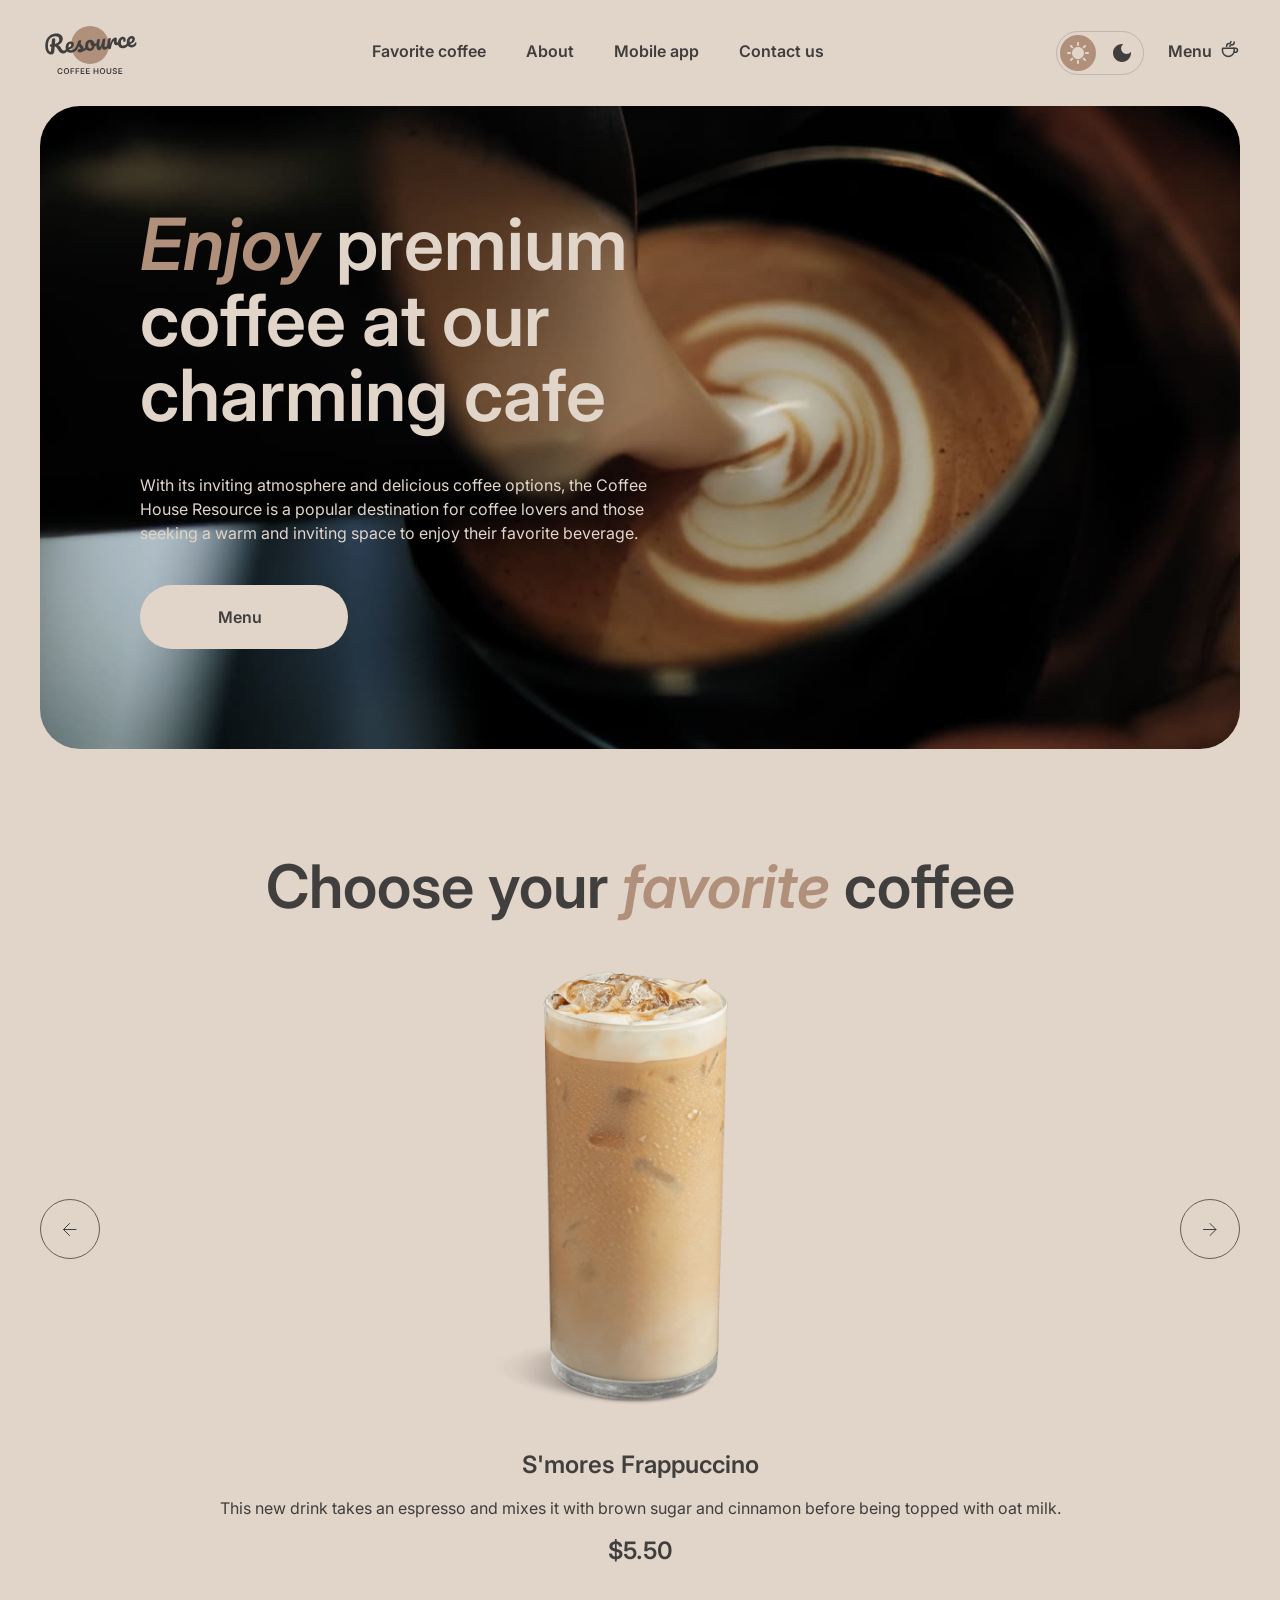
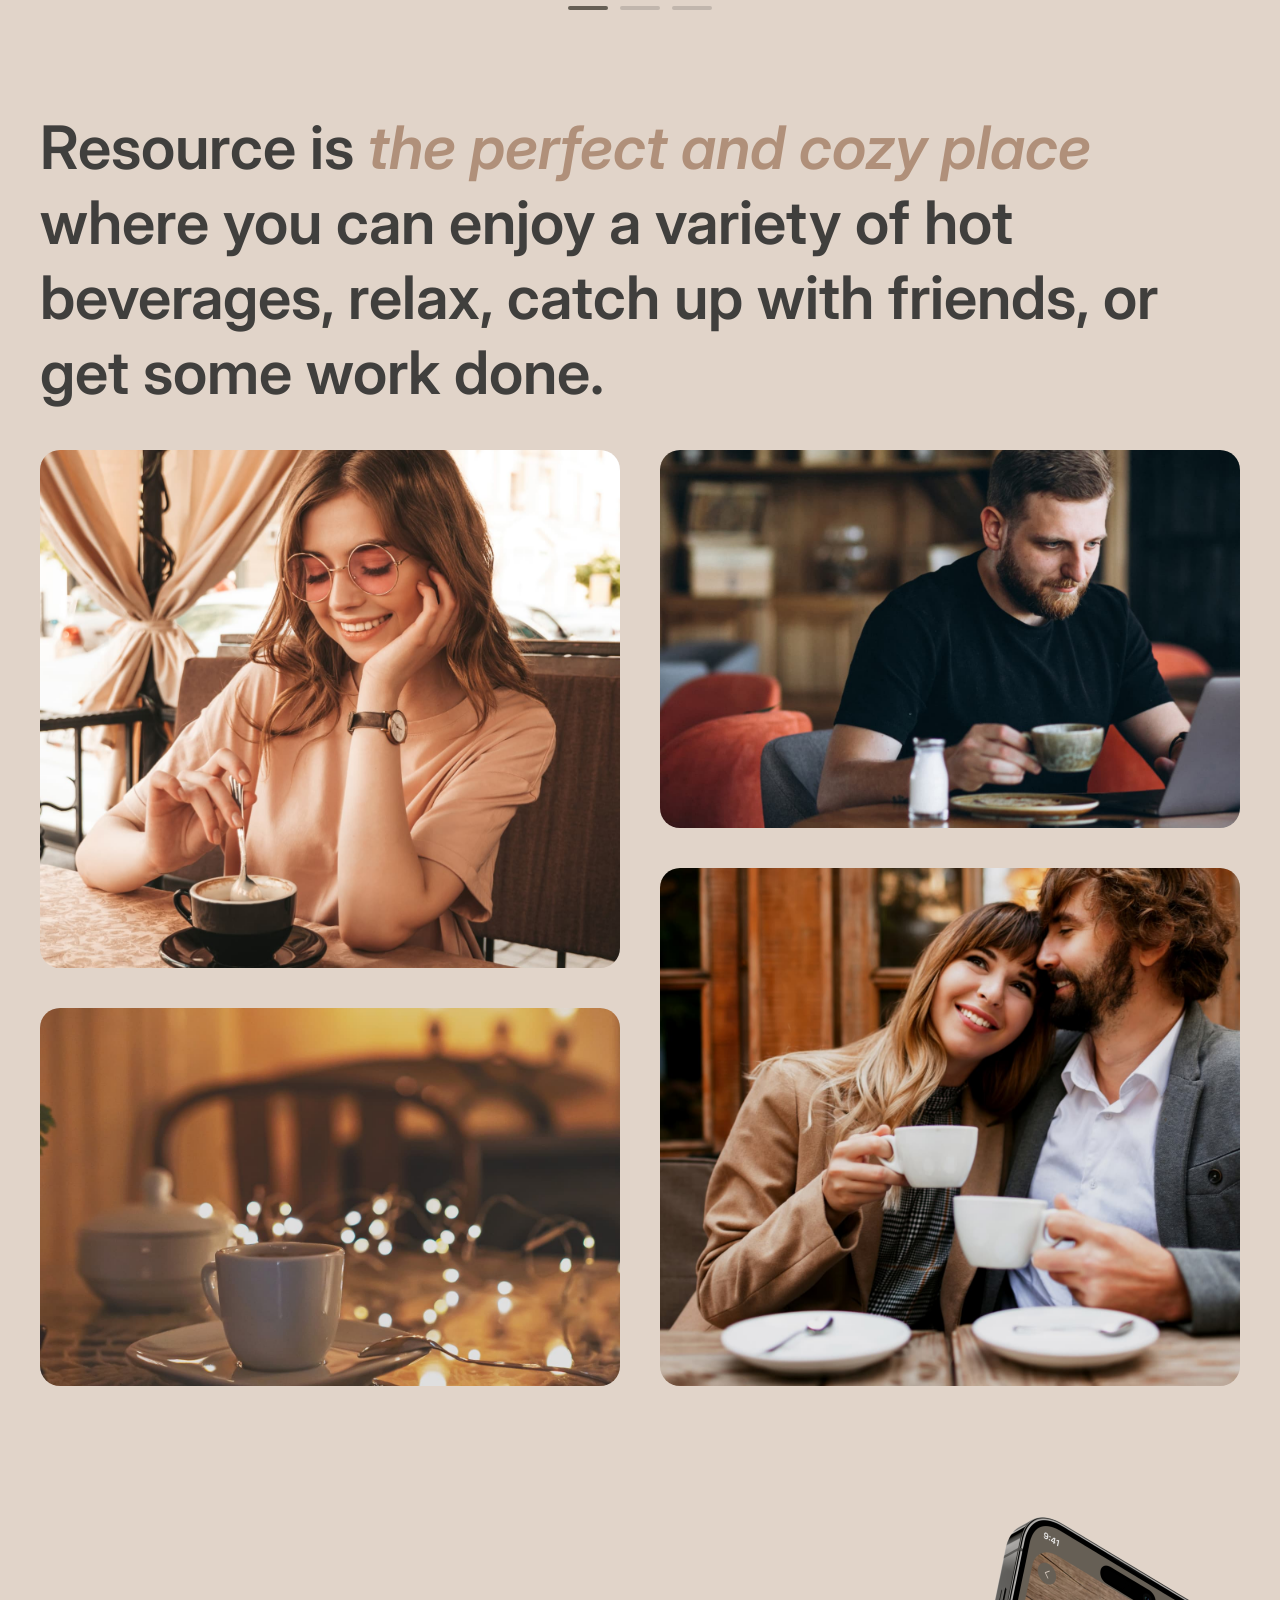
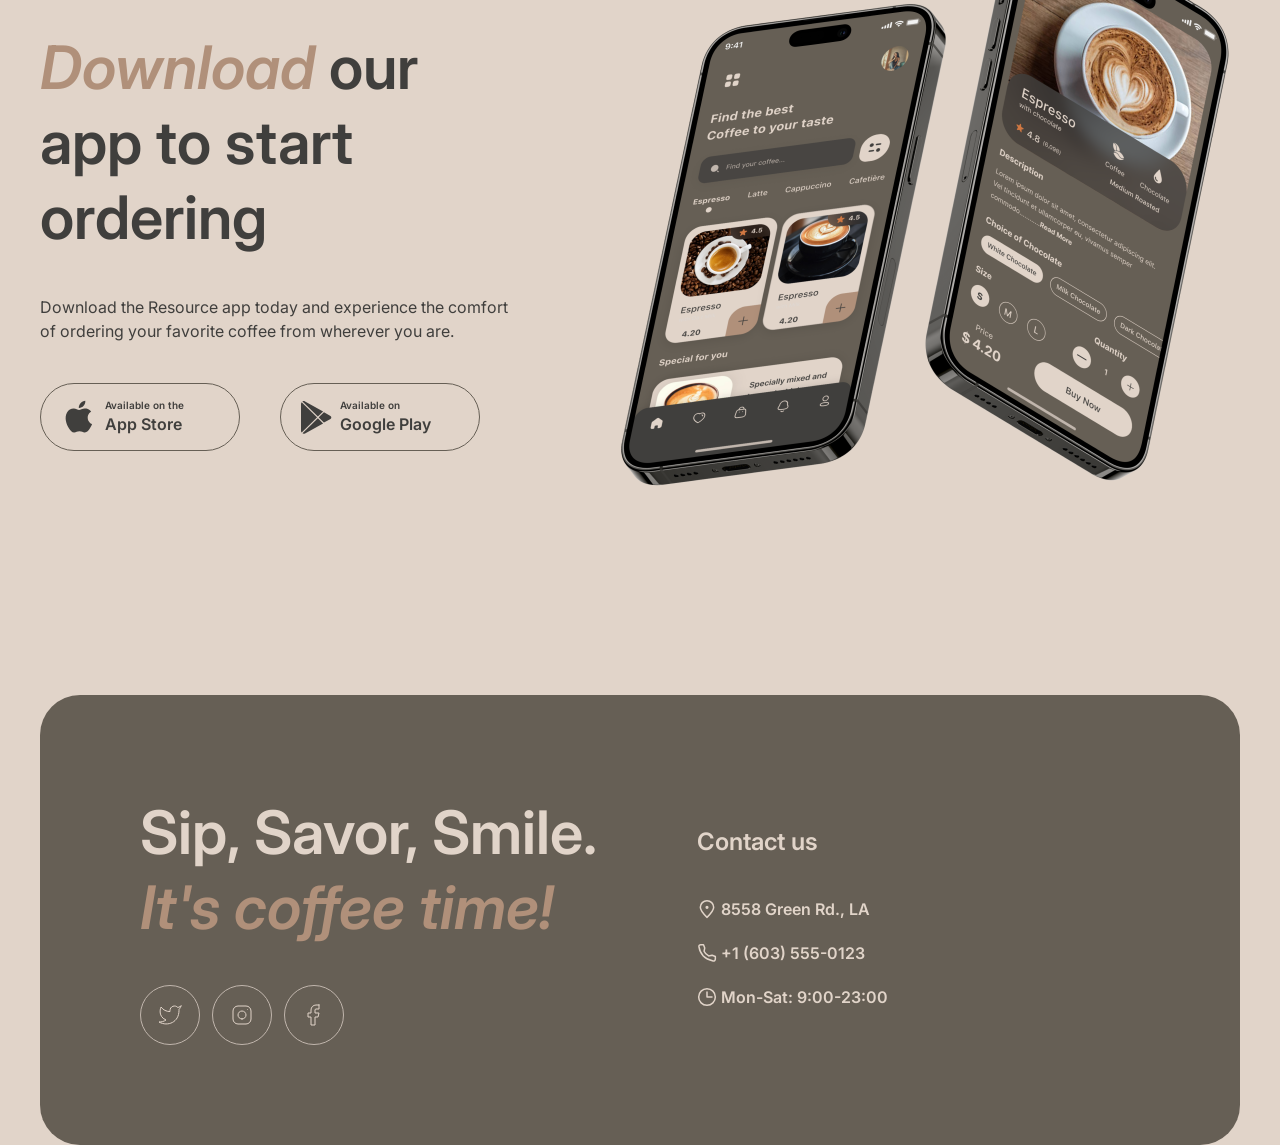
==== index.html @ d4ab9bae "feat: add theme toggle and save preference to localStorage" ====
<!DOCTYPE html>
<html lang="en">
<head>
    <meta charset="UTF-8">
    <meta name="viewport" content="width=device-width, initial-scale=1.0">
    <title>Coffee House</title>
    <link rel="stylesheet" href="css/themes.css">
    <link rel="stylesheet" href="css/styles.css">
    <link rel="preconnect" href="https://fonts.googleapis.com">
    <link rel="preconnect" href="https://fonts.gstatic.com" crossorigin>
    <link href="https://fonts.googleapis.com/css2?family=Inter:ital,opsz,wght@0,14..32,100..900;1,14..32,100..900&display=swap" rel="stylesheet">
</head>
<body>
    <header class="header">
        <div class="container header-inner flex">
                <a href="index.html" class="header-logo">
                    <svg width="100" height="60" viewBox="0 0 100 60" fill="none" xmlns="http://www.w3.org/2000/svg">
                        <path d="M69 25C69 35.4934 60.4934 44 50 44C39.5066 44 31 35.4934 31 25C31 14.5066 39.5066 6 50 6C60.4934 6 69 14.5066 69 25Z" fill="#B0907A"/>
                        <path d="M95.6784 22.2913C95.8856 22.2732 96.0534 22.3548 96.1817 22.5364C96.326 22.7165 96.4127 22.9739 96.442 23.3086C96.4922 23.8824 96.4 24.3884 96.1652 24.8265C95.7789 25.5509 95.2359 26.1365 94.5362 26.5832C93.8524 27.0285 93.0084 27.295 92.0042 27.3829C90.4741 27.5168 89.2469 27.1664 88.3226 26.3318C87.3969 25.4812 86.8658 24.2749 86.7291 22.7129C86.6329 21.6131 86.7748 20.5727 87.1547 19.5919C87.5333 18.5951 88.1046 17.7822 88.8687 17.1532C89.6487 16.5229 90.5568 16.1623 91.5928 16.0717C92.5173 15.9908 93.2829 16.2049 93.8895 16.714C94.4948 17.2071 94.8386 17.9239 94.9209 18.8643C95.0171 19.9641 94.7016 20.9473 93.9743 21.814C93.2617 22.6633 91.9772 23.4021 90.1208 24.0303C90.5675 24.73 91.2451 25.0401 92.1537 24.9606C92.8072 24.9035 93.3279 24.7053 93.7158 24.3662C94.1197 24.0257 94.5692 23.4725 95.0643 22.7064C95.2346 22.4506 95.4393 22.3122 95.6784 22.2913ZM91.3914 18.4503C90.8016 18.5019 90.3295 18.8885 89.9751 19.6102C89.6365 20.3304 89.5098 21.1767 89.5949 22.149L89.5991 22.1968C90.5199 21.8914 91.2318 21.4918 91.7347 20.9981C92.2376 20.5044 92.4632 19.9626 92.4117 19.3729C92.3852 19.0701 92.2766 18.8386 92.0859 18.6786C91.9098 18.5013 91.6783 18.4252 91.3914 18.4503Z" fill="currentColor"/>
                        <path d="M83.2976 28.1446C81.7356 28.2813 80.4779 27.9497 79.5245 27.1497C78.5857 26.3324 78.0529 25.1985 77.926 23.7481C77.813 22.457 77.969 21.303 78.394 20.2861C78.819 19.2692 79.4149 18.4622 80.1818 17.8651C80.9487 17.268 81.7784 16.9304 82.671 16.8523C83.5477 16.7756 84.2481 16.9793 84.7723 17.4635C85.311 17.9303 85.6159 18.5702 85.6871 19.383C85.7456 20.0525 85.6437 20.6316 85.3813 21.1203C85.1348 21.6076 84.7725 21.8722 84.2944 21.9141C83.9915 21.9406 83.7382 21.8904 83.5344 21.7637C83.3465 21.6356 83.2414 21.444 83.2191 21.189C83.2093 21.0774 83.2141 20.9485 83.2334 20.8023C83.2527 20.6561 83.2676 20.5504 83.278 20.4852C83.3367 20.2392 83.357 20.0125 83.3389 19.8053C83.3208 19.5981 83.2511 19.4436 83.1297 19.3418C83.0243 19.2386 82.876 19.1953 82.6847 19.2121C82.3181 19.2441 81.9901 19.4415 81.7006 19.8041C81.4097 20.1508 81.193 20.6114 81.0506 21.186C80.9081 21.7606 80.8661 22.3826 80.9247 23.0521C81.0865 24.901 81.9723 25.7551 83.5821 25.6142C84.2356 25.557 84.9181 25.2805 85.6296 24.7846C86.3556 24.2714 87.0469 23.5444 87.7034 22.6036C87.8752 22.3637 88.0806 22.2333 88.3197 22.2124C88.5269 22.1942 88.6946 22.2759 88.8229 22.4574C88.9672 22.6375 89.054 22.895 89.0832 23.2297C89.1362 23.8354 89.028 24.3427 88.7587 24.7518C88.0904 25.7418 87.2526 26.5378 86.2452 27.1399C85.2524 27.7247 84.2699 28.0596 83.2976 28.1446Z" fill="currentColor"/>
                        <path d="M69.549 29.3476C68.9433 29.4006 68.485 29.1195 68.1742 28.5042C67.8794 27.8876 67.6706 26.8779 67.5479 25.4753C67.3666 23.4032 67.4892 21.4089 67.9158 19.4924C68.0188 19.0177 68.2207 18.6627 68.5213 18.4276C68.8365 18.1752 69.289 18.0232 69.8787 17.9716C70.1975 17.9437 70.4242 17.964 70.5586 18.0326C70.6931 18.1011 70.7701 18.2469 70.7897 18.4701C70.812 18.7251 70.7426 19.3094 70.5816 20.2229C70.478 20.8744 70.3993 21.4434 70.3455 21.93C70.2917 22.4165 70.2636 23.0132 70.2612 23.7201C70.6673 22.3033 71.1594 21.136 71.7376 20.2181C72.3158 19.3002 72.8997 18.6308 73.4892 18.2098C74.0947 17.7874 74.6605 17.5532 75.1865 17.5072C76.2225 17.4166 76.7858 17.8893 76.8765 18.9253C76.8946 19.1325 76.8668 19.6409 76.7931 20.4504C76.7214 21.0991 76.6925 21.5032 76.7064 21.6626C76.7552 22.2204 76.9789 22.4819 77.3773 22.4471C77.8236 22.408 78.3668 22.0072 79.0067 21.2445C79.1958 21.0191 79.4019 20.8967 79.6251 20.8772C79.8323 20.8591 80 20.9408 80.1283 21.1223C80.2712 21.2864 80.3559 21.5199 80.3824 21.8228C80.434 22.4125 80.315 22.8887 80.0255 23.2513C79.6197 23.7526 79.1285 24.1971 78.5521 24.5848C77.9903 24.9552 77.3746 25.1697 76.7052 25.2282C75.8604 25.3021 75.196 25.1434 74.7121 24.7521C74.2441 24.3594 73.978 23.7965 73.9139 23.0633C73.8929 22.8242 73.8959 22.583 73.9228 22.3397C73.9268 22.0182 73.9239 21.8016 73.9142 21.69C73.8919 21.435 73.793 21.3151 73.6177 21.3305C73.3786 21.3514 73.0836 21.6503 72.7325 22.2271C72.396 22.7865 72.0748 23.5213 71.7689 24.4314C71.4631 25.3415 71.2332 26.2932 71.0791 27.2864C70.9694 28.0509 70.8068 28.5791 70.5914 28.8709C70.3906 29.1455 70.0431 29.3044 69.549 29.3476Z" fill="currentColor"/>
                        <path d="M59.2462 30.2488C58.5289 30.3116 57.9106 30.0364 57.3912 29.4233C56.8863 28.7929 56.5906 27.9836 56.5042 26.9954C56.3996 25.8 56.3838 24.7012 56.4567 23.699C56.5282 22.6809 56.6985 21.5979 56.9675 20.4501C57.085 19.958 57.2782 19.5958 57.547 19.3635C57.8157 19.1312 58.2609 18.9878 58.8826 18.9334C59.2332 18.9028 59.4772 18.9376 59.6145 19.038C59.7677 19.1371 59.8541 19.2981 59.8736 19.5213C59.8847 19.6488 59.8347 20.0868 59.7235 20.8354C59.6157 21.4391 59.5349 21.9842 59.4811 22.4707C59.3088 24.1722 59.247 25.3019 59.2958 25.8598C59.3251 26.1945 59.3859 26.4301 59.4781 26.5666C59.569 26.6871 59.7021 26.7397 59.8774 26.7244C60.1165 26.7035 60.3904 26.4386 60.6993 25.9297C61.024 25.4195 61.3431 24.6608 61.6565 23.6536C61.9859 22.6451 62.2798 21.4148 62.5382 19.9627C62.6239 19.4734 62.7852 19.114 63.0221 18.8845C63.2749 18.6535 63.6643 18.5151 64.1903 18.4691C64.5569 18.437 64.8161 18.4625 64.9679 18.5456C65.1184 18.6127 65.204 18.7658 65.2249 19.0049C65.2598 19.4034 65.1561 20.5127 64.9138 22.3327C64.646 24.412 64.533 25.6907 64.5748 26.1688C64.6013 26.4717 64.686 26.7052 64.8289 26.8694C64.9703 27.0176 65.1447 27.0827 65.3519 27.0645C65.6706 27.0366 66.0285 26.8126 66.4254 26.3924C66.8368 25.9549 67.3708 25.2657 68.0273 24.3249C68.199 24.0851 68.4044 23.9547 68.6435 23.9337C68.8507 23.9156 69.0185 23.9973 69.1468 24.1788C69.291 24.3589 69.3778 24.6163 69.4071 24.9511C69.4629 25.5886 69.3547 26.096 69.0825 26.4731C68.471 27.3779 67.7905 28.1361 67.041 28.7477C66.3074 29.358 65.4385 29.707 64.4343 29.7949C63.6693 29.8618 63.0776 29.6165 62.6594 29.0588C62.2572 28.4997 62.0093 27.6862 61.9159 26.6183C61.7398 27.7259 61.4065 28.5982 60.9162 29.2354C60.4245 29.8566 59.8678 30.1944 59.2462 30.2488Z" fill="currentColor"/>
                        <path d="M57.5606 22.8796C57.7678 22.8614 57.9362 22.9511 58.0659 23.1485C58.1956 23.346 58.2744 23.6041 58.3023 23.9229C58.3692 24.688 58.1779 25.1625 57.7282 25.3463C56.8011 25.7647 55.7659 26.048 54.6225 26.1963C54.4367 27.5616 53.9332 28.6898 53.1117 29.5808C52.2888 30.4559 51.3115 30.9429 50.1799 31.0419C49.2235 31.1256 48.3824 30.9663 47.6566 30.564C46.9467 30.1603 46.383 29.5913 45.9654 28.8569C45.5478 28.1225 45.3 27.309 45.2219 26.4164C45.1159 25.205 45.2529 24.1089 45.6328 23.1281C46.0114 22.1313 46.5841 21.3343 47.351 20.7372C48.1165 20.1242 48.9933 19.7744 49.9816 19.688C51.1929 19.582 52.2022 19.9193 53.0093 20.6999C53.8309 21.4632 54.3592 22.453 54.5941 23.6691C55.339 23.5558 56.2177 23.3183 57.23 22.9567C57.3547 22.9136 57.4649 22.8879 57.5606 22.8796ZM50.1494 28.4908C50.6595 28.4462 51.0797 28.2007 51.41 27.7542C51.7563 27.3063 51.959 26.6863 52.0182 25.8941C51.4948 25.6026 51.0739 25.1977 50.7555 24.6795C50.4531 24.1599 50.2754 23.5972 50.2224 22.9916C50.2001 22.7365 50.2017 22.4794 50.2272 22.2202L50.1076 22.2307C49.4701 22.2864 48.9633 22.644 48.5873 23.3032C48.2259 23.9452 48.094 24.824 48.1916 25.9398C48.2683 26.8164 48.4942 27.4712 48.8694 27.9042C49.2605 28.3357 49.6872 28.5313 50.1494 28.4908Z" fill="currentColor"/>
                        <path d="M40.3103 32.4354C39.4815 32.508 38.8272 32.3725 38.3474 32.029C37.8836 31.6841 37.6307 31.2726 37.5889 30.7944C37.5527 30.38 37.6727 30.0081 37.9491 29.6787C38.2254 29.3494 38.6584 29.1589 39.2482 29.1073C39.4554 29.0892 39.6966 29.0922 39.9717 29.1163C40.2614 29.1231 40.4787 29.1282 40.6235 29.1316C40.5713 28.7185 40.4415 28.3364 40.2341 27.9851C40.0427 27.6325 39.8048 27.3 39.5205 26.9876C39.2348 26.6592 38.9692 26.3773 38.7237 26.1418C38.3119 27.1254 37.8861 27.9497 37.4464 28.6145C37.0226 29.278 36.5482 29.9137 36.0232 30.5218C35.7614 30.8338 35.4711 31.0038 35.1523 31.0316C34.8973 31.054 34.6824 30.9844 34.5077 30.823C34.3316 30.6457 34.2316 30.4216 34.2079 30.1506C34.1801 29.8318 34.2658 29.5272 34.4653 29.2367L34.7426 28.827C35.5244 27.6664 36.1078 26.7159 36.4928 25.9756C36.7233 25.4896 36.9884 24.8481 37.288 24.0509C37.5863 23.2379 37.8745 22.4016 38.1527 21.542C38.3942 20.8142 38.9931 20.4085 39.9494 20.3248C40.3957 20.2858 40.71 20.2984 40.8923 20.3628C41.0746 20.4271 41.1734 20.547 41.1888 20.7223C41.1971 20.8179 41.1785 20.9722 41.1329 21.1849C41.0873 21.3977 41.0177 21.6126 40.9243 21.8296C40.6876 22.4285 40.5867 22.9272 40.6215 23.3257C40.6424 23.5647 40.7451 23.8208 40.9296 24.0937C41.1301 24.3653 41.4244 24.7009 41.8127 25.1006C42.3814 25.7254 42.8141 26.2657 43.111 26.7216C43.4224 27.1601 43.6025 27.6583 43.6513 28.2162C43.6652 28.3756 43.6688 28.6001 43.662 28.8898C44.4166 28.5187 45.2626 27.6335 46.2003 26.2345C46.372 25.9946 46.5774 25.8642 46.8165 25.8433C47.0237 25.8252 47.1915 25.9069 47.3198 26.0884C47.464 26.2685 47.5508 26.5259 47.5801 26.8606C47.6331 27.4663 47.5249 27.9737 47.2555 28.3827C46.545 29.4407 45.8392 30.185 45.1381 30.6158C44.4515 31.0292 43.5756 31.2985 42.5105 31.4238C41.9204 32.0215 41.187 32.3587 40.3103 32.4354Z" fill="currentColor"/>
                        <path d="M36.6161 26.7357C36.8233 26.7175 36.9911 26.7992 37.1194 26.9807C37.2636 27.1608 37.3504 27.4183 37.3797 27.753C37.4355 28.3905 37.3273 28.8979 37.0551 29.2751C36.5281 30.0439 35.7492 30.7786 34.7183 31.4791C33.7034 32.1782 32.5823 32.5815 31.355 32.6888C29.6814 32.8353 28.3426 32.4947 27.3386 31.667C26.3347 30.8394 25.7637 29.6365 25.6256 28.0586C25.5294 26.9588 25.6713 25.9185 26.0512 24.9376C26.4298 23.9408 27.0011 23.1279 27.7652 22.4989C28.5452 21.8686 29.4533 21.508 30.4893 21.4174C31.4138 21.3365 32.1793 21.5506 32.786 22.0597C33.3913 22.5528 33.7351 23.2696 33.8173 24.21C33.9136 25.3098 33.5981 26.293 32.8708 27.1597C32.1581 28.009 30.8816 28.7471 29.0412 29.3739C29.5039 30.0722 30.293 30.3726 31.4088 30.275C32.126 30.2122 32.9173 29.894 33.7826 29.3204C34.6625 28.7295 35.4016 27.9983 35.9999 27.1269C36.1716 26.887 36.377 26.7566 36.6161 26.7357ZM30.2878 23.796C29.6981 23.8476 29.226 24.2342 28.8715 24.9559C28.533 25.6761 28.4063 26.5224 28.4914 27.4947L28.4955 27.5425C29.4164 27.2371 30.1283 26.8375 30.6312 26.3438C31.1341 25.8501 31.3597 25.3083 31.3081 24.7186C31.2816 24.4158 31.1731 24.1843 30.9824 24.0243C30.8063 23.847 30.5747 23.7709 30.2878 23.796Z" fill="currentColor"/>
                        <path d="M27.6906 27.5167C27.8978 27.4986 28.0656 27.5803 28.1939 27.7618C28.3382 27.9419 28.4249 28.1993 28.4542 28.5341C28.5086 29.1557 28.4004 29.6631 28.1296 30.0561C27.4454 31.0476 26.7351 31.8324 25.9987 32.4108C25.261 32.9733 24.3581 33.3012 23.2902 33.3946C22.2541 33.4853 21.3451 33.2837 20.5631 32.79C19.797 32.2949 19.028 31.3985 18.256 30.1009C17.6351 29.063 17.151 28.3023 16.8035 27.8188C16.4547 27.3193 16.119 26.9712 15.7967 26.7745C15.4903 26.5765 15.1198 26.4724 14.6852 26.4622C14.6508 26.8025 14.5595 27.8705 14.4114 29.6663C14.3537 30.4744 14.3165 30.9675 14.3 31.1456C14.2256 32.1319 13.9724 32.9089 13.5402 33.4767C13.1067 34.0286 12.4038 34.3471 11.4315 34.4321C10.3636 34.5256 9.38799 34.2977 8.50477 33.7486C7.63609 33.1822 6.9298 32.3606 6.38589 31.2839C5.84059 30.1913 5.50518 28.9277 5.37968 27.4932C5.1454 24.8154 5.40544 22.4638 6.15978 20.4383C6.93006 18.4115 8.10738 16.8148 9.69174 15.6483C11.2906 14.4644 13.1899 13.7763 15.3895 13.5838C16.9196 13.45 18.223 13.5688 19.2994 13.9404C20.3759 14.312 21.1968 14.8826 21.762 15.6523C22.3432 16.4206 22.6784 17.3148 22.7676 18.3349C22.8457 19.2275 22.7073 20.1229 22.3522 21.0213C22.0117 21.9023 21.4476 22.7066 20.66 23.434C19.8724 24.1614 18.8869 24.7375 17.7034 25.1622C18.4866 25.3025 19.1057 25.5856 19.5605 26.0116C20.0154 26.4376 20.4891 27.0787 20.9816 27.9351C21.5115 28.8524 22.0112 29.5153 22.4806 29.924C22.966 30.3312 23.4955 30.5098 24.0693 30.4596C24.5794 30.4149 25.0509 30.205 25.4838 29.8299C25.9154 29.4388 26.4456 28.7981 27.0744 27.9079C27.2461 27.6681 27.4515 27.5377 27.6906 27.5167ZM11.3837 26.727C10.8418 26.7744 10.4561 26.6797 10.2266 26.4428C10.013 26.2045 9.89225 25.9259 9.86436 25.6071C9.8309 25.2246 9.92394 24.9113 10.1435 24.6672C10.379 24.4218 10.6562 24.2851 10.9749 24.2572L11.5727 24.2049C11.691 22.6206 11.8123 21.2528 11.9364 20.1016C12.053 19.0474 12.6771 18.4708 13.8088 18.3718C14.7173 18.2923 15.2071 18.659 15.2782 19.4719C15.2936 19.6473 15.2975 19.7835 15.2899 19.8805L14.9199 23.9121C15.7764 23.789 16.5393 23.5134 17.2085 23.0855C17.8937 22.6561 18.4149 22.0966 18.7722 21.4068C19.1454 20.7156 19.2957 19.9556 19.2232 19.1268C19.1353 18.1226 18.7236 17.3636 17.988 16.8498C17.2524 16.3359 16.2232 16.1369 14.9002 16.2526C13.3382 16.3893 12.0016 16.8997 10.8904 17.7839C9.79381 18.6508 8.98568 19.8779 8.46605 21.4653C7.94503 23.0366 7.78003 24.9142 7.97108 27.0978C8.06033 28.1179 8.24063 28.9855 8.51198 29.7006C8.78334 30.4157 9.08648 30.9432 9.42139 31.2834C9.75631 31.6235 10.0592 31.7817 10.3302 31.7579C10.5374 31.7398 10.6957 31.6216 10.8051 31.4032C10.9304 31.1834 11.0127 30.839 11.052 30.3698L11.3837 26.727Z" fill="currentColor"/>
                        <path d="M78.4023 54.0001V48.1819H82.1864V49.0654H79.4563V50.645H81.9904V51.5285H79.4563V53.1165H82.2092V54.0001H78.4023Z" fill="currentColor"/>
                        <path d="M75.9698 49.7813C75.9433 49.5332 75.8316 49.34 75.6346 49.2017C75.4395 49.0635 75.1857 48.9943 74.8732 48.9943C74.6535 48.9943 74.4651 49.0275 74.3079 49.0938C74.1507 49.1601 74.0304 49.25 73.9471 49.3637C73.8638 49.4773 73.8211 49.607 73.8192 49.7529C73.8192 49.8741 73.8467 49.9792 73.9016 50.0682C73.9585 50.1572 74.0352 50.233 74.1317 50.2955C74.2283 50.3561 74.3353 50.4072 74.4528 50.4489C74.5702 50.4906 74.6886 50.5256 74.8079 50.554L75.3533 50.6904C75.573 50.7415 75.7842 50.8106 75.9869 50.8977C76.1914 50.9849 76.3742 51.0947 76.5352 51.2273C76.698 51.3599 76.8268 51.5199 76.9215 51.7074C77.0162 51.8949 77.0636 52.1146 77.0636 52.3665C77.0636 52.7074 76.9764 53.0076 76.8022 53.2671C76.628 53.5246 76.3761 53.7263 76.0465 53.8722C75.7189 54.0161 75.3221 54.0881 74.8562 54.0881C74.4035 54.0881 74.0105 54.018 73.6772 53.8779C73.3458 53.7377 73.0863 53.5332 72.8988 53.2642C72.7132 52.9953 72.6128 52.6676 72.5977 52.2813H73.6346C73.6497 52.4839 73.7122 52.6525 73.8221 52.787C73.9319 52.9214 74.0749 53.0218 74.2511 53.0881C74.4291 53.1544 74.628 53.1875 74.8477 53.1875C75.0768 53.1875 75.2776 53.1534 75.4499 53.0852C75.6242 53.0152 75.7605 52.9186 75.859 52.7955C75.9575 52.6705 76.0077 52.5246 76.0096 52.358C76.0077 52.2065 75.9632 52.0815 75.8761 51.983C75.7889 51.8826 75.6668 51.7993 75.5096 51.733C75.3543 51.6648 75.1725 51.6042 74.9641 51.5512L74.3022 51.3807C73.823 51.2576 73.4442 51.071 73.1658 50.821C72.8893 50.5692 72.7511 50.2349 72.7511 49.8182C72.7511 49.4754 72.8439 49.1752 73.0295 48.9176C73.217 48.6601 73.4717 48.4602 73.7937 48.3182C74.1156 48.1743 74.4802 48.1023 74.8874 48.1023C75.3003 48.1023 75.6621 48.1743 75.9727 48.3182C76.2852 48.4602 76.5304 48.6582 76.7085 48.912C76.8865 49.1638 76.9783 49.4536 76.984 49.7813H75.9698Z" fill="currentColor"/>
                        <path d="M70.2086 48.1819H71.2626V51.983C71.2626 52.3997 71.1641 52.7662 70.9672 53.0825C70.7721 53.3987 70.4975 53.6459 70.1433 53.8239C69.7891 54.0001 69.3753 54.0881 68.9018 54.0881C68.4264 54.0881 68.0117 54.0001 67.6575 53.8239C67.3033 53.6459 67.0287 53.3987 66.8336 53.0825C66.6386 52.7662 66.541 52.3997 66.541 51.983V48.1819H67.595V51.895C67.595 52.1374 67.648 52.3533 67.7541 52.5427C67.862 52.7321 68.0136 52.8807 68.2086 52.9887C68.4037 53.0948 68.6348 53.1478 68.9018 53.1478C69.1689 53.1478 69.3999 53.0948 69.595 52.9887C69.792 52.8807 69.9435 52.7321 70.0495 52.5427C70.1556 52.3533 70.2086 52.1374 70.2086 51.895V48.1819Z" fill="currentColor"/>
                        <path d="M65.1435 51.0909C65.1435 51.7178 65.026 52.2548 64.7912 52.7017C64.5582 53.1468 64.2401 53.4877 63.8366 53.7245C63.4351 53.9612 62.9796 54.0796 62.4702 54.0796C61.9607 54.0796 61.5043 53.9612 61.1009 53.7245C60.6993 53.4858 60.3812 53.144 60.1463 52.6989C59.9134 52.2519 59.7969 51.7159 59.7969 51.0909C59.7969 50.464 59.9134 49.9281 60.1463 49.483C60.3812 49.036 60.6993 48.6942 61.1009 48.4574C61.5043 48.2207 61.9607 48.1023 62.4702 48.1023C62.9796 48.1023 63.4351 48.2207 63.8366 48.4574C64.2401 48.6942 64.5582 49.036 64.7912 49.483C65.026 49.9281 65.1435 50.464 65.1435 51.0909ZM64.0838 51.0909C64.0838 50.6496 64.0147 50.2775 63.8764 49.9745C63.7401 49.6695 63.5507 49.4394 63.3082 49.2841C63.0658 49.1269 62.7865 49.0483 62.4702 49.0483C62.1539 49.0483 61.8745 49.1269 61.6321 49.2841C61.3897 49.4394 61.1993 49.6695 61.0611 49.9745C60.9247 50.2775 60.8565 50.6496 60.8565 51.0909C60.8565 51.5322 60.9247 51.9053 61.0611 52.2102C61.1993 52.5133 61.3897 52.7434 61.6321 52.9006C61.8745 53.0559 62.1539 53.1335 62.4702 53.1335C62.7865 53.1335 63.0658 53.0559 63.3082 52.9006C63.5507 52.7434 63.7401 52.5133 63.8764 52.2102C64.0147 51.9053 64.0838 51.5322 64.0838 51.0909Z" fill="currentColor"/>
                        <path d="M53.5918 54.0001V48.1819H54.6458V50.645H57.3418V48.1819H58.3986V54.0001H57.3418V51.5285H54.6458V54.0001H53.5918Z" fill="currentColor"/>
                        <path d="M45.9492 54.0001V48.1819H49.7333V49.0654H47.0032V50.645H49.5373V51.5285H47.0032V53.1165H49.756V54.0001H45.9492Z" fill="currentColor"/>
                        <path d="M40.6895 54.0001V48.1819H44.4735V49.0654H41.7434V50.645H44.2775V51.5285H41.7434V53.1165H44.4963V54.0001H40.6895Z" fill="currentColor"/>
                        <path d="M35.6016 54.0001V48.1819H39.3288V49.0654H36.6555V50.645H39.0732V51.5285H36.6555V54.0001H35.6016Z" fill="currentColor"/>
                        <path d="M30.5137 54.0001V48.1819H34.2409V49.0654H31.5676V50.645H33.9853V51.5285H31.5676V54.0001H30.5137Z" fill="currentColor"/>
                        <path d="M29.1181 51.0909C29.1181 51.7178 29.0007 52.2548 28.7658 52.7017C28.5328 53.1468 28.2147 53.4877 27.8113 53.7245C27.4097 53.9612 26.9542 54.0796 26.4448 54.0796C25.9353 54.0796 25.4789 53.9612 25.0755 53.7245C24.6739 53.4858 24.3558 53.144 24.1209 52.6989C23.888 52.2519 23.7715 51.7159 23.7715 51.0909C23.7715 50.464 23.888 49.9281 24.1209 49.483C24.3558 49.036 24.6739 48.6942 25.0755 48.4574C25.4789 48.2207 25.9353 48.1023 26.4448 48.1023C26.9542 48.1023 27.4097 48.2207 27.8113 48.4574C28.2147 48.6942 28.5328 49.036 28.7658 49.483C29.0007 49.9281 29.1181 50.464 29.1181 51.0909ZM28.0584 51.0909C28.0584 50.6496 27.9893 50.2775 27.851 49.9745C27.7147 49.6695 27.5253 49.4394 27.2828 49.2841C27.0404 49.1269 26.7611 49.0483 26.4448 49.0483C26.1285 49.0483 25.8491 49.1269 25.6067 49.2841C25.3643 49.4394 25.1739 49.6695 25.0357 49.9745C24.8993 50.2775 24.8311 50.6496 24.8311 51.0909C24.8311 51.5322 24.8993 51.9053 25.0357 52.2102C25.1739 52.5133 25.3643 52.7434 25.6067 52.9006C25.8491 53.0559 26.1285 53.1335 26.4448 53.1335C26.7611 53.1335 27.0404 53.0559 27.2828 52.9006C27.5253 52.7434 27.7147 52.5133 27.851 52.2102C27.9893 51.9053 28.0584 51.5322 28.0584 51.0909Z" fill="currentColor"/>
                        <path d="M22.5536 50.1449H21.4911C21.4608 49.9707 21.4049 49.8163 21.3235 49.6818C21.2421 49.5455 21.1407 49.4299 21.0195 49.3352C20.8983 49.2406 20.7601 49.1695 20.6048 49.1222C20.4513 49.0729 20.2856 49.0483 20.1076 49.0483C19.7913 49.0483 19.511 49.1279 19.2667 49.287C19.0224 49.4442 18.8311 49.6752 18.6928 49.9801C18.5546 50.2832 18.4854 50.6534 18.4854 51.0909C18.4854 51.536 18.5546 51.911 18.6928 52.2159C18.833 52.519 19.0243 52.7481 19.2667 52.9034C19.511 53.0568 19.7904 53.1335 20.1048 53.1335C20.279 53.1335 20.4419 53.1108 20.5934 53.0654C20.7468 53.018 20.8841 52.9489 21.0053 52.858C21.1284 52.7671 21.2317 52.6553 21.315 52.5227C21.4002 52.3902 21.4589 52.2387 21.4911 52.0682L22.5536 52.0739C22.5138 52.3504 22.4277 52.6099 22.2951 52.8523C22.1644 53.0947 21.993 53.3087 21.7809 53.4943C21.5688 53.6781 21.3207 53.822 21.0366 53.9262C20.7525 54.0284 20.4371 54.0796 20.0906 54.0796C19.5792 54.0796 19.1228 53.9612 18.7212 53.7245C18.3197 53.4877 18.0034 53.1459 17.7724 52.6989C17.5413 52.2519 17.4258 51.7159 17.4258 51.0909C17.4258 50.464 17.5423 49.9281 17.7752 49.483C18.0082 49.036 18.3254 48.6942 18.7269 48.4574C19.1284 48.2207 19.583 48.1023 20.0906 48.1023C20.4144 48.1023 20.7156 48.1477 20.994 48.2387C21.2724 48.3296 21.5205 48.4631 21.7383 48.6392C21.9561 48.8135 22.1351 49.0275 22.2752 49.2813C22.4173 49.5332 22.5101 49.821 22.5536 50.1449Z" fill="currentColor"/>
                    </svg>
                </a>
                <nav class="header-nav">
                    <ul class="nav-list flex">
                        <li class="link"><a href="#favorite">Favorite coffee</a></li>
                        <li class="link"><a href="#about">About</a></li>
                        <li class="link"><a href="#mobile-app">Mobile app</a></li>
                        <li class="link"><a href="#contacts">Contact us</a></li>
                    </ul>
                </nav>
                <div class="header-right-inner flex">
                <button class="theme-switch flex">
                    <span class="theme-switch-icon theme-switch-icon-sun flex">
                        <svg width="22" height="22" viewBox="0 0 22 22" fill="none" xmlns="http://www.w3.org/2000/svg">
                            <path d="M10 3V1C10 0.45 10.45 0 11 0C11.55 0 12 0.45 12 1V3C12 3.55 11.55 4 11 4C10.45 4 10 3.55 10 3ZM17.36 6.05L18.77 4.63C19.16 4.24 19.16 3.61 18.77 3.22C18.38 2.83 17.75 2.83 17.36 3.22L15.95 4.64C15.56 5.03 15.56 5.66 15.95 6.05C16.34 6.44 16.97 6.44 17.36 6.05ZM21 10H19C18.45 10 18 10.45 18 11C18 11.55 18.45 12 19 12H21C21.55 12 22 11.55 22 11C22 10.45 21.55 10 21 10ZM11 18C10.45 18 10 18.45 10 19V21C10 21.55 10.45 22 11 22C11.55 22 12 21.55 12 21V19C12 18.45 11.55 18 11 18ZM4.64 6.05L3.22 4.64C2.83 4.25 2.83 3.61 3.22 3.23C3.61 2.85 4.25 2.84 4.63 3.23L6.04 4.64C6.43 5.03 6.43 5.67 6.04 6.05C5.65 6.43 5.02 6.44 4.64 6.05ZM15.95 15.95C15.56 16.34 15.56 16.98 15.95 17.36L17.36 18.77C17.75 19.16 18.39 19.16 18.77 18.77C19.16 18.38 19.16 17.74 18.77 17.36L17.36 15.95C16.98 15.56 16.34 15.56 15.95 15.95ZM1 12H3C3.55 12 4 11.55 4 11C4 10.45 3.55 10 3 10H1C0.45 10 0 10.45 0 11C0 11.55 0.45 12 1 12ZM4.64 18.78L6.05 17.37C6.44 16.98 6.44 16.34 6.05 15.96C5.66 15.58 5.02 15.57 4.64 15.96L3.23 17.37C2.84 17.76 2.84 18.4 3.23 18.78C3.61 19.17 4.25 19.17 4.64 18.78ZM11 5C7.69 5 5 7.69 5 11C5 14.31 7.69 17 11 17C14.31 17 17 14.31 17 11C17 7.69 14.31 5 11 5Z" fill="#E1D4C9"/>
                        </svg>
                    </span>
                    <span class="theme-switch-icon theme-switch-icon-moon flex">
                        <svg width="18" height="18" viewBox="0 0 18 18" fill="none" xmlns="http://www.w3.org/2000/svg">
                            <path d="M9 0C4.03 0 0 4.03 0 9C0 13.97 4.03 18 9 18C13.97 18 18 13.97 18 9C18 8.54 17.96 8.08 17.9 7.64C16.92 9.01 15.32 9.9 13.5 9.9C10.52 9.9 8.1 7.48 8.1 4.5C8.1 2.69 8.99 1.08 10.36 0.0999999C9.92 0.0399999 9.46 0 9 0Z" fill="currentColor"/>
                        </svg>
                    </span>
                </button>
                <a href="catalog.html" class="menu-link link flex">
                    <span class="menu-link-text">Menu</span>
                    <svg width="20" height="20" viewBox="0 0 20 20" fill="none" xmlns="http://www.w3.org/2000/svg">
                        <path d="M14.167 9.76667V11.6667C14.167 14.8883 11.5553 17.5 8.33366 17.5C5.112 17.5 2.50033 14.8883 2.50033 11.6667V9.76667C2.50033 9.4353 2.76896 9.16667 3.10033 9.16667H13.567C13.8984 9.16667 14.167 9.4353 14.167 9.76667Z" stroke="currentColor" stroke-width="1.5" stroke-linecap="round" stroke-linejoin="round"/>
                        <path d="M10.0003 7.50008C10.0003 6.66675 10.5956 5.83341 11.786 5.83341C13.101 5.83341 14.167 4.76743 14.167 3.45246V2.91675" stroke="currentColor" stroke-width="1.5" stroke-linecap="round" stroke-linejoin="round"/>
                        <path d="M6.66634 7.5V7.08333C6.66634 5.70262 7.78563 4.58333 9.16634 4.58333C10.0868 4.58333 10.833 3.83714 10.833 2.91667V2.5" stroke="currentColor" stroke-width="1.5" stroke-linecap="round" stroke-linejoin="round"/>
                        <path d="M13.333 9.16675H15.4163C16.5669 9.16675 17.4997 10.0995 17.4997 11.2501C17.4997 12.4007 16.5669 13.3334 15.4163 13.3334H14.1663" stroke="currentColor" stroke-width="1.5" stroke-linecap="round" stroke-linejoin="round"/>
                    </svg>
                </a>
                <button class="burger-btn"></button>
                </div>
        </div>
    </header>
    <main>
        <section class="hero">
            <div class="container">
                <div class="hero-inner">
                    <h1 class="hero-title max-width-hero">
                    <span class="accent">Enjoy</span> premium coffee at our charming cafe
                    </h1>
                    <p class="hero-text max-width-hero">
                    With its inviting atmosphere and delicious coffee options, the Coffee House Resource is a popular destination for coffee lovers and those seeking a warm and inviting space to enjoy their favorite beverage.
                    </p>
                    <a href="catalog.html" class="btn menu-link hero-menu-link flex">
                        <span class="">Menu</span>
                        <svg width="20" height="20" viewBox="0 0 20 20" fill="none" xmlns="http://www.w3.org/2000/svg">
                            <path d="M14.167 9.76667V11.6667C14.167 14.8883 11.5553 17.5 8.33366 17.5C5.112 17.5 2.50033 14.8883 2.50033 11.6667V9.76667C2.50033 9.4353 2.76896 9.16667 3.10033 9.16667H13.567C13.8984 9.16667 14.167 9.4353 14.167 9.76667Z" stroke="currentColor" stroke-width="1.5" stroke-linecap="round" stroke-linejoin="round"/>
                            <path d="M10.0003 7.50008C10.0003 6.66675 10.5956 5.83341 11.786 5.83341C13.101 5.83341 14.167 4.76743 14.167 3.45246V2.91675" stroke="currentColor" stroke-width="1.5" stroke-linecap="round" stroke-linejoin="round"/>
                            <path d="M6.66634 7.5V7.08333C6.66634 5.70262 7.78563 4.58333 9.16634 4.58333C10.0868 4.58333 10.833 3.83714 10.833 2.91667V2.5" stroke="currentColor" stroke-width="1.5" stroke-linecap="round" stroke-linejoin="round"/>
                            <path d="M13.333 9.16675H15.4163C16.5669 9.16675 17.4997 10.0995 17.4997 11.2501C17.4997 12.4007 16.5669 13.3334 15.4163 13.3334H14.1663" stroke="currentColor" stroke-width="1.5" stroke-linecap="round" stroke-linejoin="round"/>
                        </svg>
                    </a>
                </div>
            </div>
        </section>
        <section class="slider" id="favorite">
            <div class="container slider-inner">
                <h2 class="slider-title">
                    Choose your <span class="accent">favorite</span> coffee
                </h2>
                <div class="slider-track">
                    <article class="slider-slide">
                        <img src="img/slider/frappuccino.png" alt="S'mores Frappuccino" class="slider-slide__image">
                        <div class="slider-info flex">
                            <h3 class="slider-slide__title">S'mores Frappuccino</h3>
                            <p class="slider-slide__text">
                            This new drink takes an espresso and mixes it with brown sugar and cinnamon before being topped with oat milk.
                            </p>
                            <h3 class="slider-slide__price">$5.50</h3>
                        </div>
                    </article>
                </div>
                <button class="slider-btn slider-btn-prev flex">
                    <svg width="14" height="13" viewBox="0 0 14 13" fill="none" xmlns="http://www.w3.org/2000/svg">
                        <path d="M13 6.5H0.5M6.5 12.5L0.5 6.5L6.5 0.5" stroke="currentColor" stroke-linecap="round" stroke-linejoin="round"/>
                    </svg>
                </button>
                <button class="slider-btn slider-btn-next flex">
                    <svg width="14" height="13" viewBox="0 0 14 13" fill="none" xmlns="http://www.w3.org/2000/svg">
                        <path d="M0.5 6.5H13M7 12.5L13 6.5L7 0.5" stroke="currentColor" stroke-linecap="round" stroke-linejoin="round"/>
                    </svg>
                </button>
                <div class="slider-dots flex">
                    <button class="slider-dot slider-dot-active"></button>
                    <button class="slider-dot"></button>
                    <button class="slider-dot"></button>
                </div>
            </div>
        </section>
        <section class="about" id="about">
            <div class="container about-inner">
                <h2 class="about-title">
                Resource is <span class="accent">the perfect and cozy place</span> where you can enjoy a variety of hot beverages, relax, catch up with friends, or get some work done.
                </h2>
                <div class="about-gallery">
                <div class="about-col">
                    <img src="img/about/about-1.jpg" alt="" class="about-img about-img-tall">
                    <img src="img/about/about-2.jpg" alt="" class="about-img about-img-short">
                </div>
                <div class="about-col">
                    <img src="img/about/about-3.jpg" alt="" class="about-img about-img-short">
                    <img src="img/about/about-4.jpg" alt="" class="about-img about-img-tall">
                </div>
                </div>
            </div>
        </section>
        <section class="app" id="mobile-app">
            <div class="container app-inner flex">
                <div class="app-content">
                    <h2 class="app-title">
                        <span class="accent">Download</span> our app to start ordering
                    </h2>
                    <p class="app-text">
                        Download the Resource app today and experience the comfort of ordering your favorite coffee from wherever you are.
                    </p>
                    <div class="app-buttons flex">
                        <a href="#" class="app-btn flex">
                            <svg width="36" height="36" viewBox="0 0 36 36" fill="none" xmlns="http://www.w3.org/2000/svg">
                                <path d="M26.7073 18.6307C26.6704 14.6324 30.065 12.6872 30.2203 12.5966C28.2977 9.86366 25.3178 9.49026 24.2707 9.46048C21.7679 9.20369 19.3403 10.9206 18.0654 10.9206C16.765 10.9206 14.8017 9.48529 12.6858 9.52747C9.96293 9.56841 7.41566 11.1055 6.0186 13.4923C3.13542 18.359 5.28572 25.5108 8.04802 29.4446C9.42981 31.3712 11.0444 33.5223 13.1578 33.4466C15.2254 33.3635 15.9978 32.1614 18.4929 32.1614C20.9651 32.1614 21.6903 33.4466 23.8457 33.3983C26.0647 33.3635 27.4618 31.463 28.7952 29.519C30.392 27.3108 31.0333 25.1362 31.0588 25.0245C31.0066 25.0071 26.7493 23.4229 26.7073 18.6307Z" fill="currentColor"/>
                                <path d="M22.6357 6.87268C23.7477 5.51675 24.5086 3.67205 24.2974 1.80005C22.6879 1.86952 20.675 2.88554 19.5159 4.21169C18.4903 5.38029 17.5742 7.29571 17.8109 9.097C19.6189 9.2285 21.4753 8.20752 22.6357 6.87268Z" fill="currentColor"/>
                            </svg>
                            <span>
                                <p class="caption">Available on the</p>
                                <p class="app-link-text">App Store</p>
                            </span>
                        </a>
                        <a href="#" class="app-btn flex">
                            <svg width="31" height="33" viewBox="0 0 31 33" fill="none" xmlns="http://www.w3.org/2000/svg">
                                <path d="M0.572202 1.40292C0.209755 1.77285 0 2.34879 0 3.09466V29.6994C0 30.4452 0.209755 31.0212 0.572202 31.3911L0.661658 31.4723L15.9523 16.5699V16.2181L0.661658 1.31571L0.572202 1.40292Z" fill="currentColor"/>
                                <path d="M22.894 21.5399L17.8027 16.57V16.2181L22.9001 11.2481L23.0143 11.3128L29.0509 14.6617C30.7737 15.6121 30.7737 17.176 29.0509 18.1324L23.0143 21.4753L22.894 21.5399V21.5399Z" fill="currentColor"/>
                                <path d="M22.0897 22.4007L16.8781 17.3195L1.49805 32.3166C2.07025 32.903 3.00336 32.9737 4.06448 32.3872L22.0897 22.4007" fill="currentColor"/>
                                <path d="M22.0897 10.3875L4.06448 0.400992C3.00336 -0.179462 2.07025 -0.108787 1.49805 0.477683L16.8781 15.4688L22.0897 10.3875Z" fill="currentColor"/>
                            </svg>
                            <span>
                                <p class="caption">Available on</p>
                                <p class="app-link-text">Google Play</p>
                            </span>
                        </a>
                    </div>
                </div>
                <div class="app-phones">
                    <img src="img/mobile-screens.png" alt="Мобильное приложение Coffee House" class="app-phones-img">
                </div>
            </div>
        </section>
    </main>
    <footer class="footer" id="contacts">
        <div class="container">
            <div class="footer-inner flex">
                <div class="footer-left">
                    <h2 class="footer-title">
                        Sip, Savor, Smile.<br>
                        <span class="accent">It's coffee time!</span>
                    </h2>
                    <ul class="footer-social flex">
                        <li>
                            <a href="https://twitter.com/" target="_blank" rel="noopener" class="footer-social-link flex">
                                <svg width="24" height="24" viewBox="0 0 24 24" fill="none" xmlns="http://www.w3.org/2000/svg">
                                    <path d="M23 3.01006C23 3.01006 20.9821 4.20217 19.86 4.54006C19.2577 3.84757 18.4573 3.35675 17.567 3.13398C16.6767 2.91122 15.7395 2.96725 14.8821 3.29451C14.0247 3.62177 13.2884 4.20446 12.773 4.96377C12.2575 5.72309 11.9877 6.62239 12 7.54006V8.54006C10.2426 8.58562 8.50127 8.19587 6.93101 7.4055C5.36074 6.61513 4.01032 5.44869 3 4.01006C3 4.01006 -1 13.0101 8 17.0101C5.94053 18.408 3.48716 19.109 1 19.0101C10 24.0101 21 19.0101 21 7.51006C20.9991 7.23151 20.9723 6.95365 20.92 6.68006C21.9406 5.67355 23 3.01006 23 3.01006Z" stroke="currentColor" stroke-linecap="round" stroke-linejoin="round"/>
                                </svg>
                            </a>
                        </li>
                        <li>
                            <a href="https://instagram.com/" target="_blank" rel="noopener" class="footer-social-link flex">
                                <svg width="24" height="24" viewBox="0 0 24 24" fill="none" xmlns="http://www.w3.org/2000/svg">
                                    <path d="M12 16C14.2091 16 16 14.2091 16 12C16 9.79086 14.2091 8 12 8C9.79086 8 8 9.79086 8 12C8 14.2091 9.79086 16 12 16Z" stroke="currentColor" stroke-linecap="round" stroke-linejoin="round"/>
                                    <path d="M3 16V8C3 5.23858 5.23858 3 8 3H16C18.7614 3 21 5.23858 21 8V16C21 18.7614 18.7614 21 16 21H8C5.23858 21 3 18.7614 3 16Z" stroke="currentColor"/>
                                    <path d="M17.5 6.51L17.51 6.49889" stroke="currentColor" stroke-linecap="round" stroke-linejoin="round"/>
                                </svg>
                            </a>
                        </li>
                        <li>
                            <a href="https://facebook.com/" target="_blank" rel="noopener" class="footer-social-link flex">
                                <svg width="24" height="24" viewBox="0 0 24 24" fill="none" xmlns="http://www.w3.org/2000/svg">
                                    <path d="M17 2H14C12.6739 2 11.4021 2.52678 10.4645 3.46447C9.52678 4.40215 9 5.67392 9 7V10H6V14H9V22H13V14H16L17 10H13V7C13 6.73478 13.1054 6.48043 13.2929 6.29289C13.4804 6.10536 13.7348 6 14 6H17V2Z" stroke="currentColor" stroke-linecap="round" stroke-linejoin="round"/>
                                </svg>
                            </a>
                        </li>
                    </ul>
                </div>
                <div class="footer-right flex">
                    <h3 class="footer-subtitle">Contact us</h3>

                    <ul class="footer-contacts flex">
                        <li>
                            <a href="https://maps.google.com/?q=8558+Green+Rd,+LA" target="_blank" rel="noopener" class="footer-contact flex link">
                                <svg width="20" height="20" viewBox="0 0 20 20" fill="none" xmlns="http://www.w3.org/2000/svg">
                                    <path d="M16.6663 8.33329C16.6663 12.0152 9.99967 18.3333 9.99967 18.3333C9.99967 18.3333 3.33301 12.0152 3.33301 8.33329C3.33301 4.65139 6.31778 1.66663 9.99967 1.66663C13.6816 1.66663 16.6663 4.65139 16.6663 8.33329Z" stroke="currentColor" stroke-width="1.5"/>
                                    <path d="M10.0003 9.16667C10.4606 9.16667 10.8337 8.79357 10.8337 8.33333C10.8337 7.8731 10.4606 7.5 10.0003 7.5C9.54009 7.5 9.16699 7.8731 9.16699 8.33333C9.16699 8.79357 9.54009 9.16667 10.0003 9.16667Z" fill="#E1D4C9" stroke="currentColor" stroke-width="1.5" stroke-linecap="round" stroke-linejoin="round"/>
                                </svg>
                                <span>8558 Green Rd., LA</span>
                            </a>
                        </li>
                        <li>
                            <a href="tel:+16035550123" class="footer-contact flex link">
                                <svg width="20" height="20" viewBox="0 0 20 20" fill="none" xmlns="http://www.w3.org/2000/svg">
                                    <path d="M15.0984 12.2516L11.6665 12.9166C9.34845 11.7531 7.91654 10.4166 7.08321 8.33329L7.72483 4.89154L6.51197 1.66663L3.72946 1.66663C2.60191 1.66663 1.71466 2.59958 1.90108 3.71161C2.29888 6.08454 3.37231 10.0391 6.24987 12.9166C9.27338 15.9401 13.5661 17.3318 16.1378 17.9288C17.299 18.1983 18.3332 17.2908 18.3332 16.0988L18.3332 13.4843L15.0984 12.2516Z" stroke="currentColor" stroke-width="1.5" stroke-linecap="round" stroke-linejoin="round"/>
                                </svg>
                                <span>+1 (603) 555-0123</span>
                            </a>
                        </li>
                        <li class="footer-contact flex link">
                            <svg width="20" height="20" viewBox="0 0 20 20" fill="none" xmlns="http://www.w3.org/2000/svg">
                                <g clip-path="url(#clip0_217_1736)">
                                <path d="M10 5L10 10L15 10" stroke="currentColor" stroke-width="1.5" stroke-linecap="round" stroke-linejoin="round"/>
                                <path d="M10.0003 18.3333C14.6027 18.3333 18.3337 14.6023 18.3337 9.99996C18.3337 5.39759 14.6027 1.66663 10.0003 1.66663C5.39795 1.66663 1.66699 5.39759 1.66699 9.99996C1.66699 14.6023 5.39795 18.3333 10.0003 18.3333Z" stroke="currentColor" stroke-width="1.5" stroke-linecap="round" stroke-linejoin="round"/>
                                </g>
                                <defs>
                                <clipPath id="clip0_217_1736">
                                <rect width="20" height="20" fill="white"/>
                                </clipPath>
                                </defs>
                            </svg>
                            <span>Mon-Sat: 9:00-23:00</span>
                        </li>
                    </ul>
                </div>
            </div>
        </div>
    </footer>
    <script>
        const sunIcon = document.querySelector('.theme-switch-icon-sun');
        const moonIcon = document.querySelector('.theme-switch-icon-moon');

        function setTheme(themeName) {
            document.documentElement.setAttribute('data-theme', themeName);
            localStorage.setItem('selected-theme', themeName);
        }

        moonIcon.addEventListener('click', (event) => {
            event.stopPropagation();
            setTheme('dark');
        });

        sunIcon.addEventListener('click', (event) => {
            event.stopPropagation();
            setTheme('light');
        });
        const savedTheme = localStorage.getItem('selected-theme');
            if (savedTheme) {
                setTheme(savedTheme);
            } else {
                setTheme('light');
            }
    </script>
</body>
</html>
---- css/themes.css ----
:root {
  --color-text-primary: #403F3D;
  --color-text-inverse: #E1D4C9;
  --color-accent: #B0907A;

  --color-bg-page: #E1D4C9;
  --color-bg-container: #665F55;
  --color-bg-overlay: rgba(64, 63, 61, 0.8);

  --color-border-primary: #C1B6AD;
  --color-border-inverse: #665F55;
}

[data-theme="dark"] {
  --color-text-primary: #E1D4C9;
  --color-text-inverse: #E1D4C9;
  --color-accent: #B0907A;

  --color-bg-page: #292826;
  --color-bg-container: #403F3D;
  --color-bg-overlay: rgba(41, 40, 38, 0.8);

  --color-border-primary: #665F55;
  --color-border-inverse: #C1B6AD;
}
---- css/styles.css ----
*,
*::before,
*::after {
  box-sizing: border-box;
  margin: 0;
  padding: 0;
}

ul,
ol {
  list-style: none;
}

a {
  text-decoration: none;
  color: inherit;
}

img {
  max-width: 100%;
}

button {
  border: none;
  background: none;
  cursor: pointer;
  font: inherit;
  color: inherit;
}

html {
  scroll-behavior: smooth;
}

body {
  font-family: 'Inter', system-ui, -apple-system, sans-serif;
  font-size: var(--fs-body);
  font-weight: 400;
  line-height: var(--lh-body);
  background-color: var(--color-bg-page);
  color: var(--color-text-primary);
  transition: 0.4s;
}

:root {
  --fs-h1: 72px;
  --fs-h2: 60px;
  --fs-h3: 24px;
  --fs-body: 16px;
  --fs-caption: 10px;
  --fs-burger: 32px;

  --lh-h1: 1.05;
  --lh-h2: 1.25;
  --lh-h3: 1.25;
  --lh-body: 1.5;
  --lh-caption: 1.4;
  --lh-burger: 1.25;
}

@media (max-width: 768px) {
  :root {
    --fs-h1: 42px;
    --fs-h2: 32px;
    --lh-h1: 1.15;
  }
}

h1 {
  font-size: var(--fs-h1);
  font-weight: 600;
  line-height: var(--lh-h1);
}

h2 {
  font-size: var(--fs-h2);
  font-weight: 600;
  line-height: var(--lh-h2);
}

h3 {
  font-size: var(--fs-h3);
  font-weight: 600;
  line-height: var(--lh-h3);
}

.accent {
  font-style: italic;
  color: var(--color-accent);
}

.caption {
  font-size: var(--fs-caption);
  font-weight: 600;
  line-height: var(--lh-caption);
}

.btn, .link, .app-link-text {
  font-size: var(--fs-body);
  font-weight: 600;
  line-height: var(--lh-body);
}

.btn {
  padding: 20px 78px;
  border-radius: 100px;
  background-color: var(--color-bg-page);
}

.link {
  position: relative; 
  transition: 0.4s;
  padding-bottom: 4px;
}

.link::after {
  content: '';
  position: absolute;
  left: 0;
  right: 0;
  bottom: 0;
  height: 2px;
  background: currentColor;
  transform: scaleX(0);
  transform-origin: left;
  transition: 0.4s;
}

.link:hover::after {
  transform: scaleX(1);
}

.burger-link {
  font-size: var(--fs-burger);
  font-weight: 600;
  line-height: var(--lh-burger);
}

:root {
  --spacing-xl: 100px;
  --spacing-lg: 80px;
  --spacing-md: 40px;
  --spacing-sm: 20px;
  --spacing-xs: 10px;
}

.flex {
  display: flex;
}

.container {
  max-width: 1440px;
  margin: 0 auto;
  padding: 0 var(--spacing-md)
}

.header {
  padding-top: var(--spacing-sm);
  margin-bottom: var(--spacing-sm);
}

.header-inner {
  justify-content: space-between;
  align-items: center;
}

.nav-list {
  gap: var(--spacing-md);
}

.theme-switch {
  border: 1px solid var(--color-border-primary);
  padding: 3px;
  gap: 8px;
  align-items: center;
  border-radius: 100px;
}

.theme-switch-icon {
  align-items: center;
  justify-content: center;
  width: 36px;
  height: 36px;
  border-radius: 50%;
  color: var(--color-text-primary);
  background: transparent;
  transition: 0.4s;
}

[data-theme="light"] .theme-switch-icon-sun{
  background-color: var(--color-accent);
}

[data-theme="dark"] .theme-switch-icon-sun{
  background-color: transparent;
}

[data-theme="dark"] .theme-switch-icon-moon{
  background-color: var(--color-accent);
}

.theme-switch-icon-sun:hover{
  background-color: var(--color-accent);
}

.theme-switch-icon-moon:hover{
  background-color: var(--color-border-inverse);
  color: var(--color-text-inverse);
}

.menu-link {
  max-width: fit-content;
  align-items: center;
  gap: 8px;
  transition: 0.4s;
}

.menu-link svg{
  align-self: flex-start;
}

.burger-btn {
  display: none;
}

.header-right-inner {
  align-items: center;
  gap: 24px;
}

.hero-inner {
  padding: var(--spacing-xl);
  background-image: url('../img/hero.jpg');
  background-size: cover;
  background-position: center;
  background-repeat: no-repeat;
  border-radius: 40px;
  display: flex;
  flex-direction: column;
  justify-content: center;
  gap: var(--spacing-md);
  color: #E1D4C9;
}

.max-width-hero {
  max-width: 530px;
}

.hero-menu-link {
  color: var(--color-text-primary);
}

.hero-menu-link svg{
  opacity: 0;
  width: 0;
  transition: 0.4s;
}

.hero-menu-link:hover svg{
  opacity: 1;
  width: 20px;
}

.slider {
  margin: var(--spacing-xl) 0;
}

.slider-inner{
  text-align: center;
  position: relative;
}

.slider-slide__image {
  max-width: 480px;
  margin-bottom: 20px;
  position: relative;
}

.slider-title {
  margin-bottom: var(--spacing-sm);
}

.slider-info {
  flex-direction: column;
  justify-content: center;
  gap: 16px;
  margin-bottom: var(--spacing-md);
}

.slider-btn {
  align-items: center;
  justify-content: center;
  width: 60px;
  height: 60px;
  padding: 0;
  border-radius: 50%;
  border: 1px solid var(--color-border-inverse);
  background: transparent;
  color: var(--color-text-primary);
  cursor: pointer;
  transition: 0.4s;
  position: absolute;
  top: 50%;
  transform: translateY(-50%);
}

.slider-btn:hover {
  background: var(--color-bg-container);
  border-color: var(--color-bg-container);
  color: var(--color-text-inverse);
}

.slider-btn-next {
  right: 40px;
}

.slider-dots {
  justify-content: center;
  gap: 12px;
}

.slider-dot {
  justify-content: center;
  width: 40px;
  height: 4px;
  background: var(--color-border-primary);
  border-radius: 100px; 
}

.slider-dot-active {
  background: var(--color-border-inverse);
}

.about-title{
  margin-bottom: var(--spacing-md);  
}

.about-gallery {
  display: flex;
  gap: 40px;
}

.about-col {
  display: flex;
  flex-direction: column;
  gap: 40px;
}

.about-img {
  border-radius: 20px;
  object-fit: cover;
}

.about-img-tall {
  aspect-ratio: 660 / 590;
}

.about-img-short {
  aspect-ratio: 660 / 430;
}

.app {
  margin: var(--spacing-xl) 0;
}

.app-inner {
  justify-content: space-between;
  gap: 100px;
}

.app-content {
  padding: 144px 0;
}

.app-title, .app-text {
  margin-bottom: var(--spacing-md);
}

.app-phones-img{
  max-width: 630px;
}

.app-buttons {
  gap: 40px;
}

.app-btn{
  width: 200px;
  padding: 14px 20px;
  border: 1px solid var(--color-border-inverse);
  border-radius: 100px;
  gap: 8px;
  justify-content: left;
  align-items: center;
  transition: 0.4s;
}

.app-btn:hover {
  color: var(--color-text-inverse);
  background: var(--color-bg-container);
}

.app-btn p {
  color: inherit;
}

.footer-inner {
  padding: var(--spacing-xl);
  background: var(--color-bg-container);
  border-radius: 40px;
  color: var(--color-text-inverse);
}

.footer-title {
  margin-bottom: 40px;
}

.footer-inner {
  gap: 100px;
}

.footer-social {
  gap: 12px;
}

.footer-social-link {
  width: 60px;
  height: 60px;
  border-radius: 100px;
  border: 1px solid var(--color-border-primary);
  align-items: center;
  justify-content: center;
  transition: 0.4s;
}

.footer-social-link:hover {
  background: var(--color-bg-page);
  color: var(--color-text-primary);
}

.footer-right {
  flex-direction: column;
  gap: 40px;
  justify-content: center;
}

.footer-contacts {
  flex-direction: column;
  gap: 16px;
}

.footer-contact {
  align-items: center;
  gap: 4px;
}

/* catalog */

.catalog-title {
  text-align: center;
  max-width: 800px;
  margin: 0 auto; 
  margin-bottom: var(--spacing-md);
}

.catalog-tabs {
  gap: 16px;
  justify-content: center;
  margin-bottom: var(--spacing-md);
}

.catalog-tab {
  padding: 8px 16px 8px 8px;
  border: 1px solid var(--color-border-primary);
  border-radius: 100px;
  gap: 8px;
  align-items: center;
  font-size: var(--fs-body);
  font-weight: 600;
  line-height: var(--lh-body);
  transition: 0.4s;
}

.catalog-tab:hover {
  background: var(--color-bg-container);
  color: var(--color-text-inverse);
}

.tab-inner{
  background: var(--color-border-primary);
  width: 30px;
  height: 30px;
  border-radius: 50%;
  align-items: center;
  justify-content: center;
}

.catalog-grid {
  display: grid;
  grid-template-columns: repeat(4, 1fr);
  gap: 40px;
  margin-bottom: var(--spacing-xl);
}

.catalog-card{
  border: 1px solid var(--color-border-primary);
  border-radius: 40px;
  flex-direction: column;
}

.catalog-card-img{
  border-radius: 40px;
}

.catalog-card-inner{
  padding: 20px;
  flex-direction: column;
  gap: 12px;
  flex: 1;
}

.catalog-card-price{
  margin-top: auto;   
}
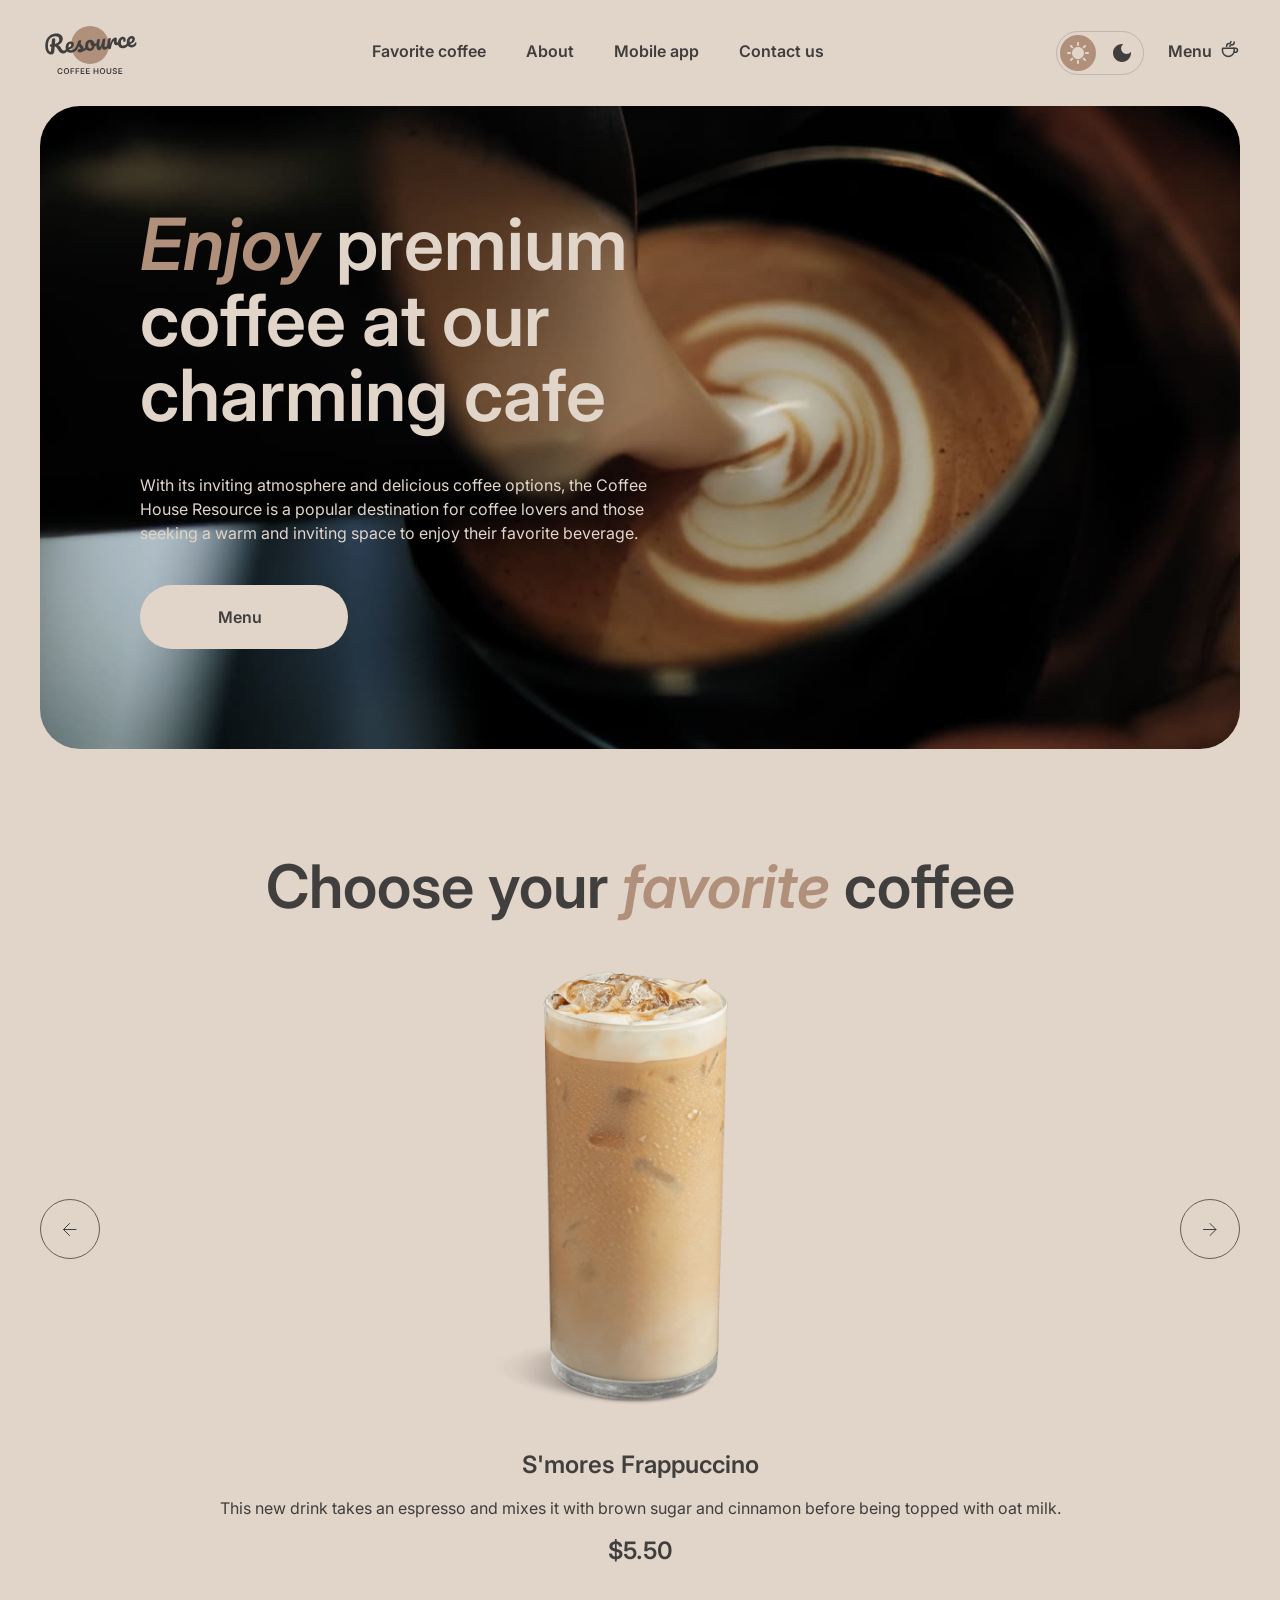
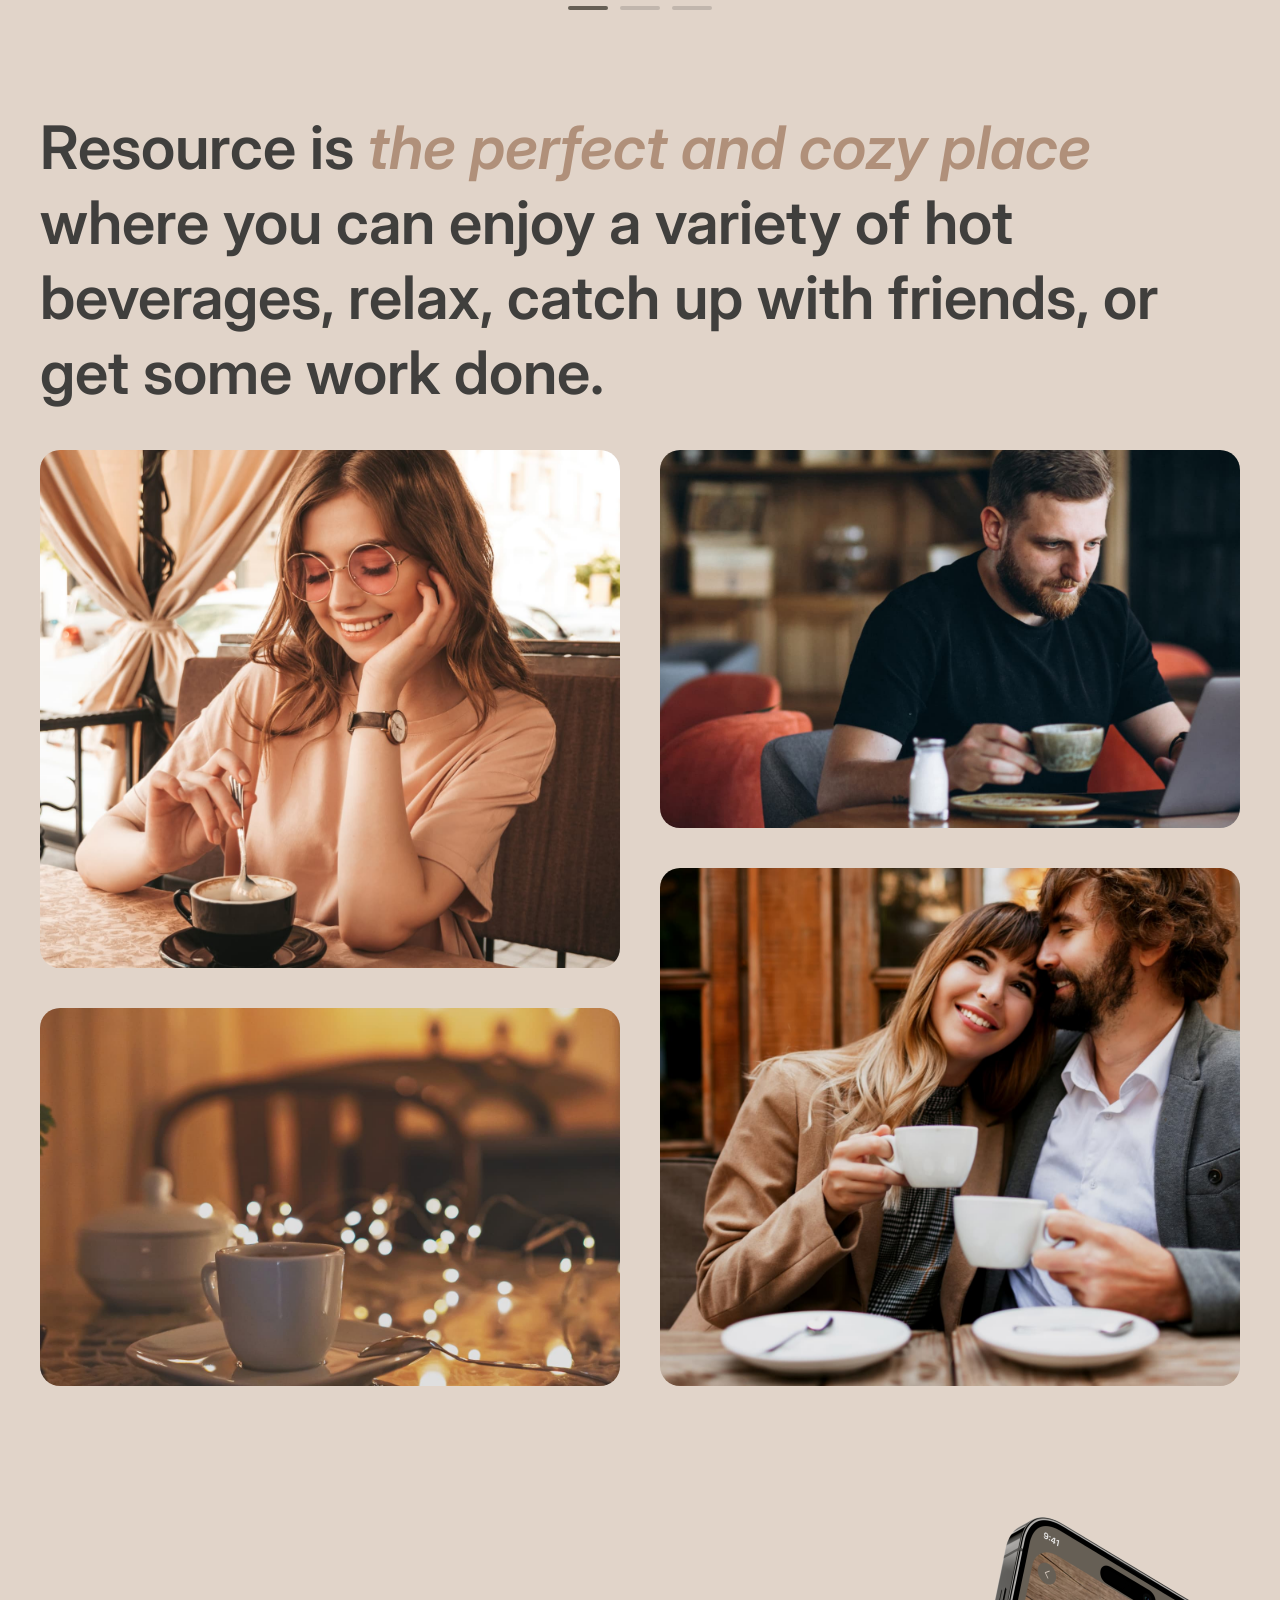
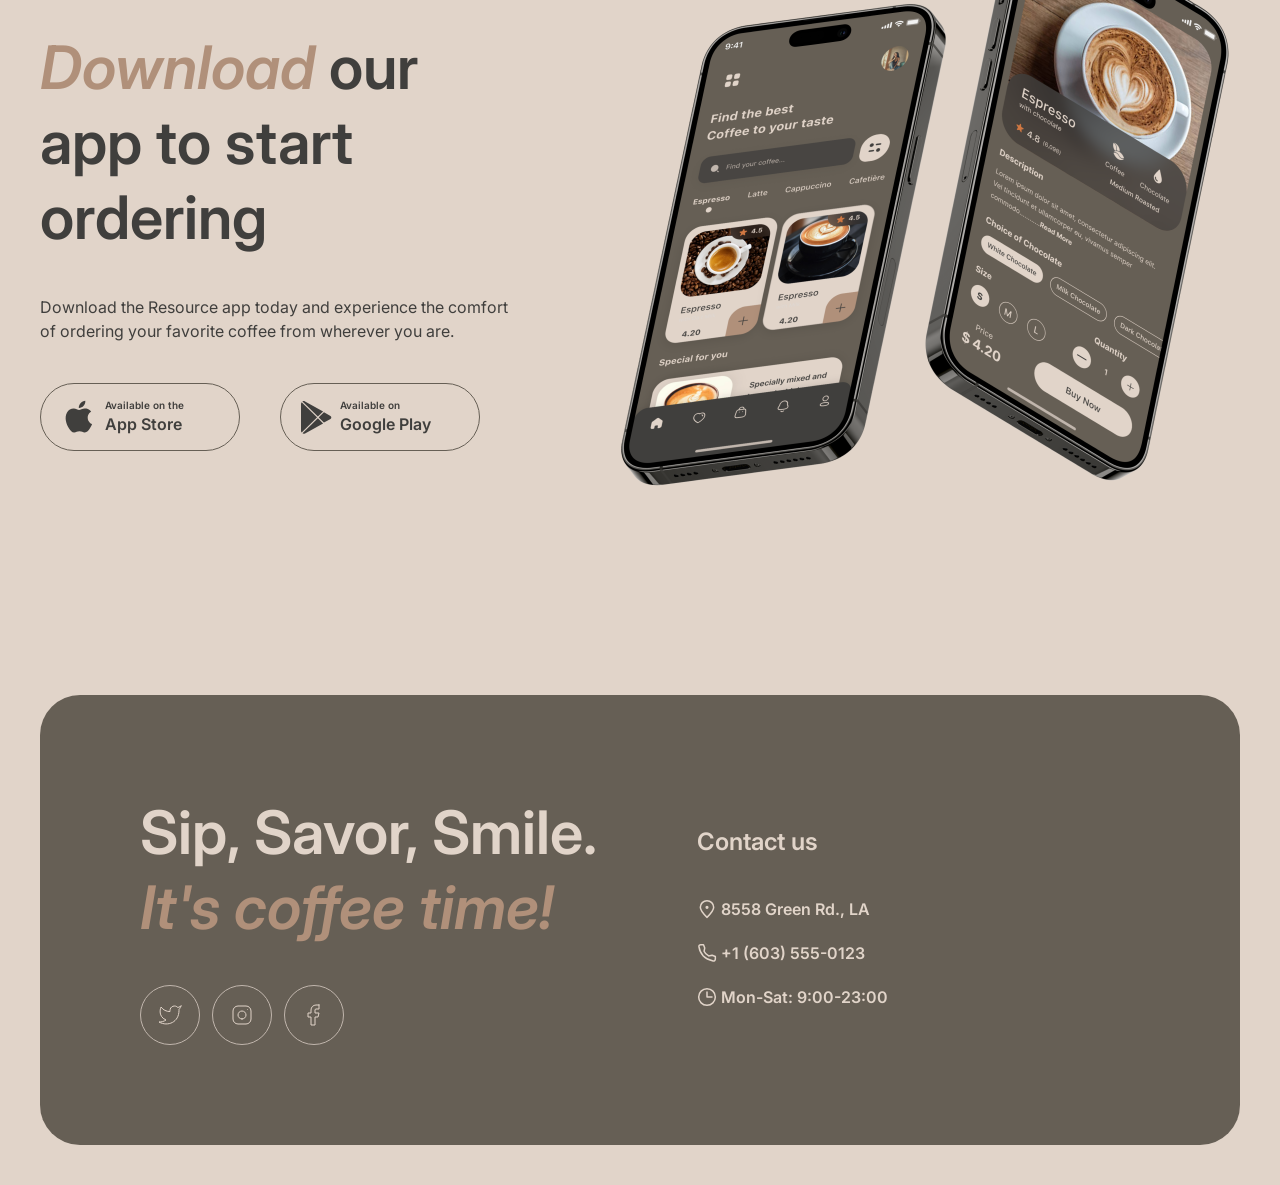
==== commit 62ad3f23: "feat: add burger menu button and mobile header layout" ====
--- a/index.html
+++ b/index.html
@@ -58,7 +58,7 @@
                         </svg>
                     </span>
                 </button>
-                <a href="catalog.html" class="menu-link link flex">
+                <a href="catalog.html" class="header-menu-link menu-link link flex">
                     <span class="menu-link-text">Menu</span>
                     <svg width="20" height="20" viewBox="0 0 20 20" fill="none" xmlns="http://www.w3.org/2000/svg">
                         <path d="M14.167 9.76667V11.6667C14.167 14.8883 11.5553 17.5 8.33366 17.5C5.112 17.5 2.50033 14.8883 2.50033 11.6667V9.76667C2.50033 9.4353 2.76896 9.16667 3.10033 9.16667H13.567C13.8984 9.16667 14.167 9.4353 14.167 9.76667Z" stroke="currentColor" stroke-width="1.5" stroke-linecap="round" stroke-linejoin="round"/>
@@ -67,7 +67,10 @@
                         <path d="M13.333 9.16675H15.4163C16.5669 9.16675 17.4997 10.0995 17.4997 11.2501C17.4997 12.4007 16.5669 13.3334 15.4163 13.3334H14.1663" stroke="currentColor" stroke-width="1.5" stroke-linecap="round" stroke-linejoin="round"/>
                     </svg>
                 </a>
-                <button class="burger-btn"></button>
+                <button class="burger-btn">
+                    <span class="burger-btn-line"></span>
+                    <span class="burger-btn-line"></span>
+                </button>
                 </div>
         </div>
     </header>
--- a/css/styles.css
+++ b/css/styles.css
@@ -454,6 +454,10 @@
   gap: 4px;
 }
 
+.footer{
+    margin-bottom: 40px;
+}  
+
 /* catalog */
 
 .catalog-title {
@@ -521,4 +525,61 @@
 
 .catalog-card-price{
   margin-top: auto;   
+}
+
+.burger-btn{
+  width: 44px;
+  height: 44px;
+  border: 1px solid var(--color-border-inverse);
+  border-radius: 50%;
+  transition: 0.4s;
+  position: relative;
+}
+
+.burger-btn-line{
+  position: absolute;  
+  width: 16px;
+  height: 1.5px;
+  background: currentColor;
+  border-radius: 10px;
+  transition: 0.4s;
+}
+
+.burger-btn-line:nth-child(1) {
+  transform: translate(-50%, -50%) translateY(-4px);
+}
+
+.burger-btn-line:nth-child(2) {
+  transform: translate(-50%, -50%) translateY(4px);
+}
+
+@media (max-width: 1024px){
+  .hero-inner {
+    padding: 100px 98px 100px 60px; 
+  }
+  .app-inner {
+    flex-direction: column;
+  }
+  .app-content{
+    padding: 0;
+  }
+  .footer-inner{
+    flex-direction: column;
+  }
+  .header-nav{
+    display: none;
+  }
+  .catalog-grid {
+    grid-template-columns: repeat(2, 1fr);
+  }
+  .app-phones{
+    display: flex;
+    justify-content: center;
+  }
+  .burger-btn {
+    display: block;
+  }
+  .header-menu-link{
+    display: none;
+  }
 }
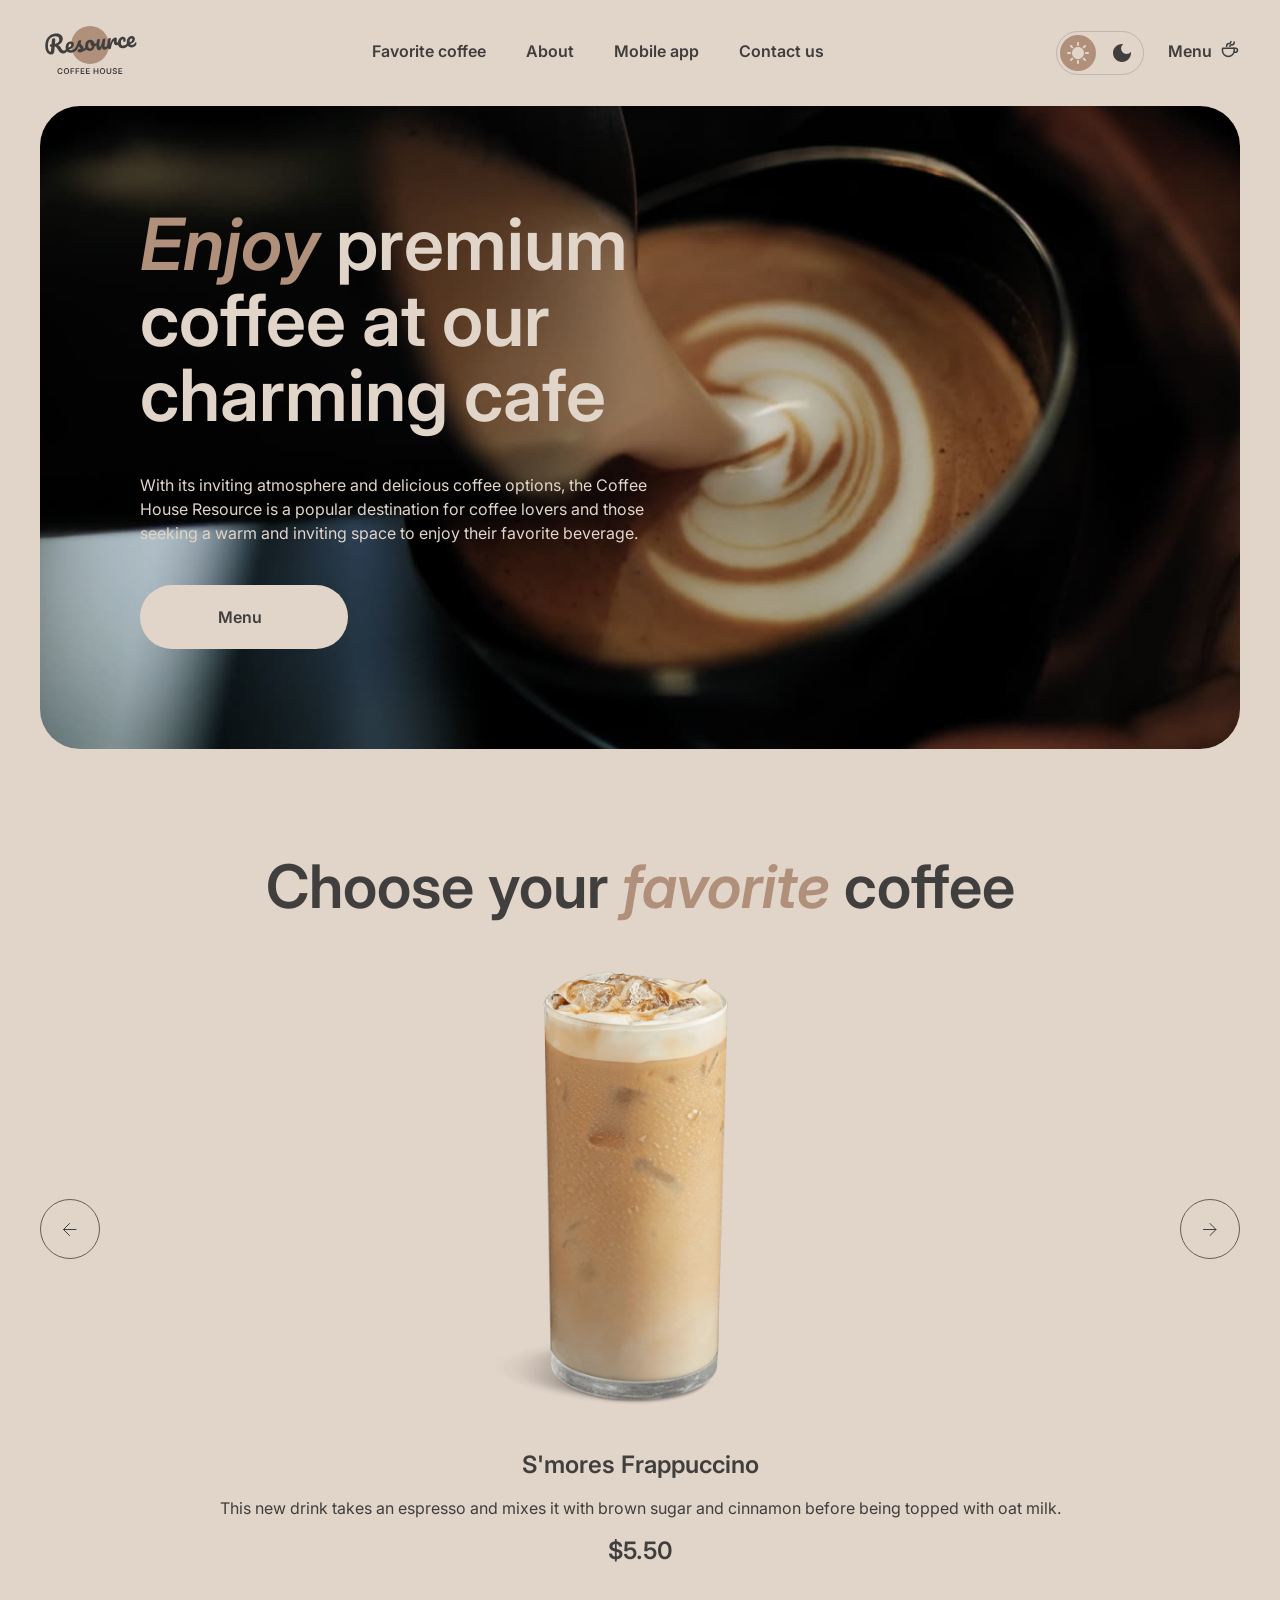
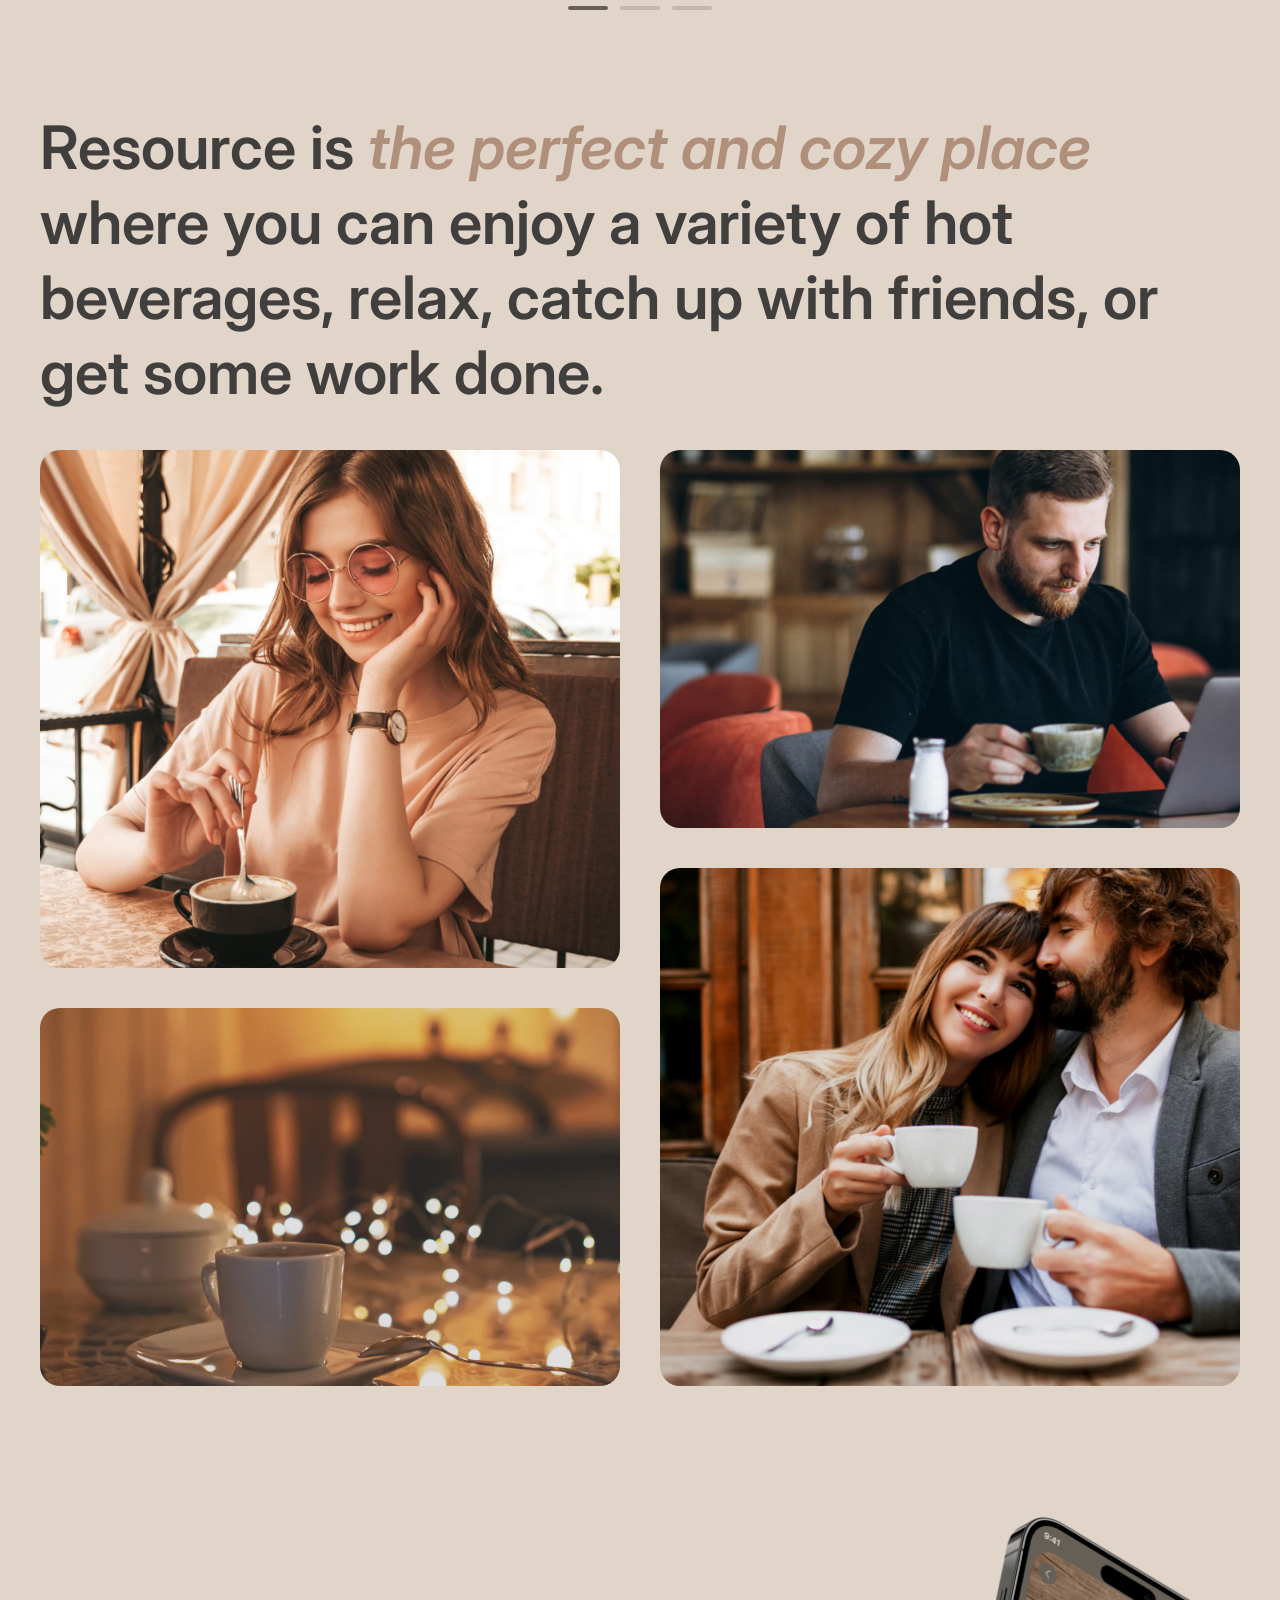
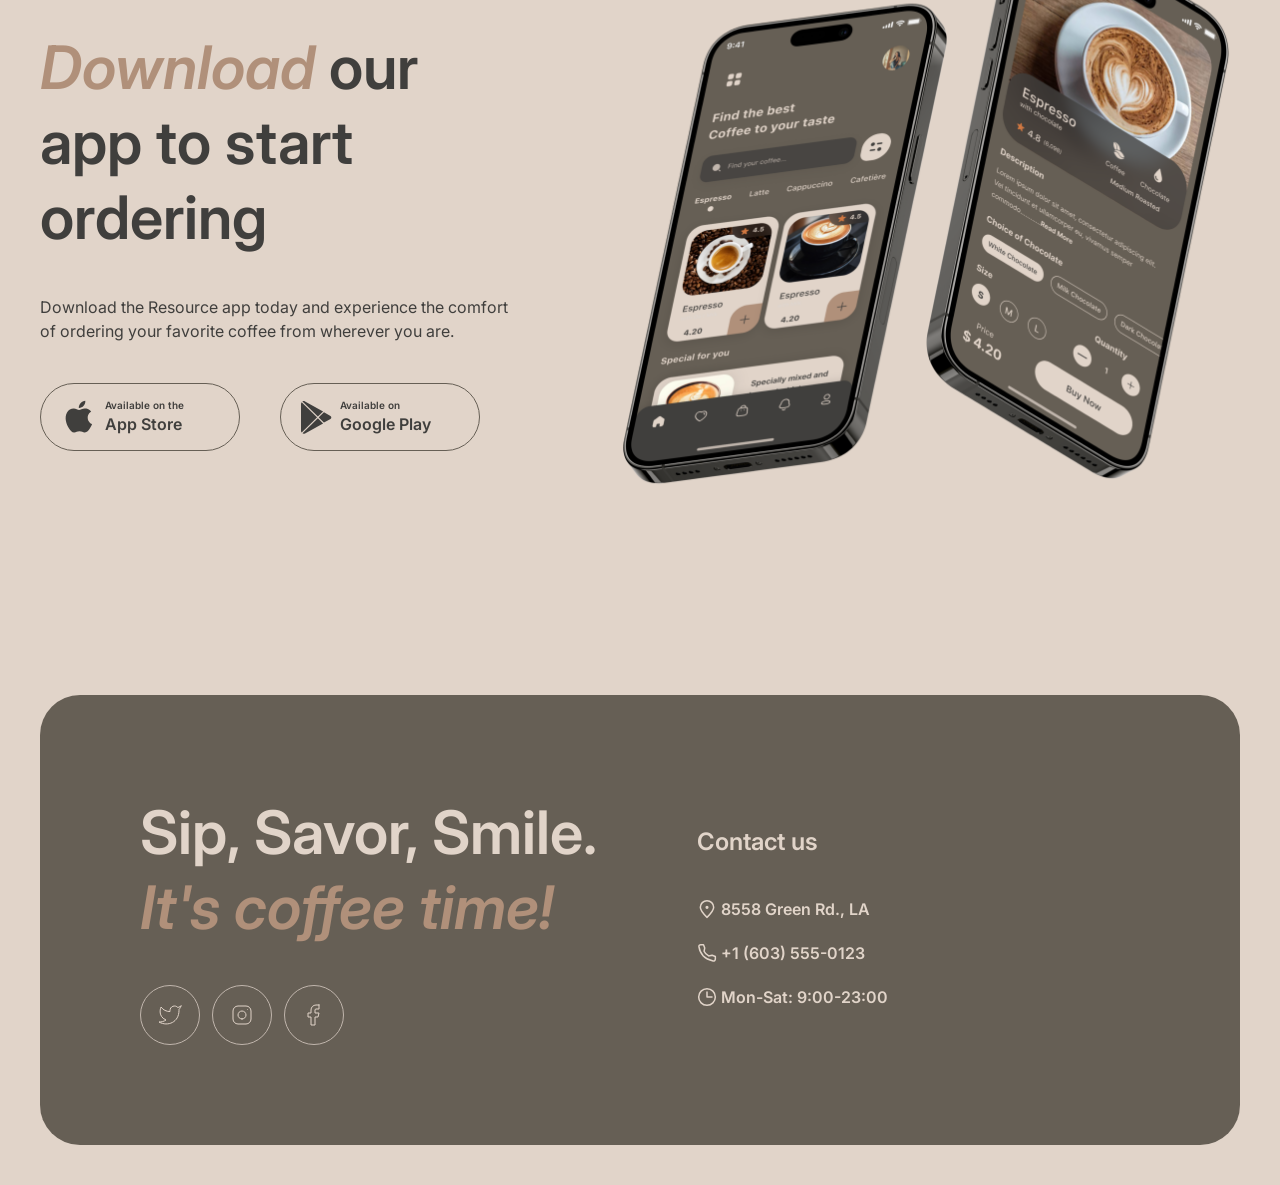
==== commit 123d4055: "fix: fix html semantic errors and validator warnings" ====
--- a/index.html
+++ b/index.html
@@ -162,10 +162,10 @@
                                 <path d="M26.7073 18.6307C26.6704 14.6324 30.065 12.6872 30.2203 12.5966C28.2977 9.86366 25.3178 9.49026 24.2707 9.46048C21.7679 9.20369 19.3403 10.9206 18.0654 10.9206C16.765 10.9206 14.8017 9.48529 12.6858 9.52747C9.96293 9.56841 7.41566 11.1055 6.0186 13.4923C3.13542 18.359 5.28572 25.5108 8.04802 29.4446C9.42981 31.3712 11.0444 33.5223 13.1578 33.4466C15.2254 33.3635 15.9978 32.1614 18.4929 32.1614C20.9651 32.1614 21.6903 33.4466 23.8457 33.3983C26.0647 33.3635 27.4618 31.463 28.7952 29.519C30.392 27.3108 31.0333 25.1362 31.0588 25.0245C31.0066 25.0071 26.7493 23.4229 26.7073 18.6307Z" fill="currentColor"/>
                                 <path d="M22.6357 6.87268C23.7477 5.51675 24.5086 3.67205 24.2974 1.80005C22.6879 1.86952 20.675 2.88554 19.5159 4.21169C18.4903 5.38029 17.5742 7.29571 17.8109 9.097C19.6189 9.2285 21.4753 8.20752 22.6357 6.87268Z" fill="currentColor"/>
                             </svg>
-                            <span>
+                            <div>
                                 <p class="caption">Available on the</p>
                                 <p class="app-link-text">App Store</p>
-                            </span>
+                            </div>
                         </a>
                         <a href="#" class="app-btn flex">
                             <svg width="31" height="33" viewBox="0 0 31 33" fill="none" xmlns="http://www.w3.org/2000/svg">
@@ -174,10 +174,10 @@
                                 <path d="M22.0897 22.4007L16.8781 17.3195L1.49805 32.3166C2.07025 32.903 3.00336 32.9737 4.06448 32.3872L22.0897 22.4007" fill="currentColor"/>
                                 <path d="M22.0897 10.3875L4.06448 0.400992C3.00336 -0.179462 2.07025 -0.108787 1.49805 0.477683L16.8781 15.4688L22.0897 10.3875Z" fill="currentColor"/>
                             </svg>
-                            <span>
+                            <div>
                                 <p class="caption">Available on</p>
                                 <p class="app-link-text">Google Play</p>
-                            </span>
+                            </div>
                         </a>
                     </div>
                 </div>
--- a/css/styles.css
+++ b/css/styles.css
@@ -17,7 +17,7 @@
 }
 
 img {
-  max-width: 100%;
+  width: 100%;
 }
 
 button {
@@ -271,9 +271,8 @@
 }
 
 .slider-slide__image {
+  margin-bottom: 20px;
   max-width: 480px;
-  margin-bottom: 20px;
-  position: relative;
 }
 
 .slider-title {
@@ -376,10 +375,6 @@
   margin-bottom: var(--spacing-md);
 }
 
-.app-phones-img{
-  max-width: 630px;
-}
-
 .app-buttons {
   gap: 40px;
 }
@@ -582,4 +577,26 @@
   .header-menu-link{
     display: none;
   }
-}+}
+
+@media (max-width: 550px){
+  .container{
+    padding: 0 16px;
+  }
+  .slider-btn{
+    display: none;
+  }
+  .hero-inner {
+    padding: 60px 16px; 
+  }
+  .footer-inner {
+    gap: 40px;
+    padding: 60px 16px;
+  }
+  .catalog-grid{
+    grid-template-columns: repeat(1, 1fr);
+  }
+  .catalog-card{
+    margin: 0 20px;
+  }
+}
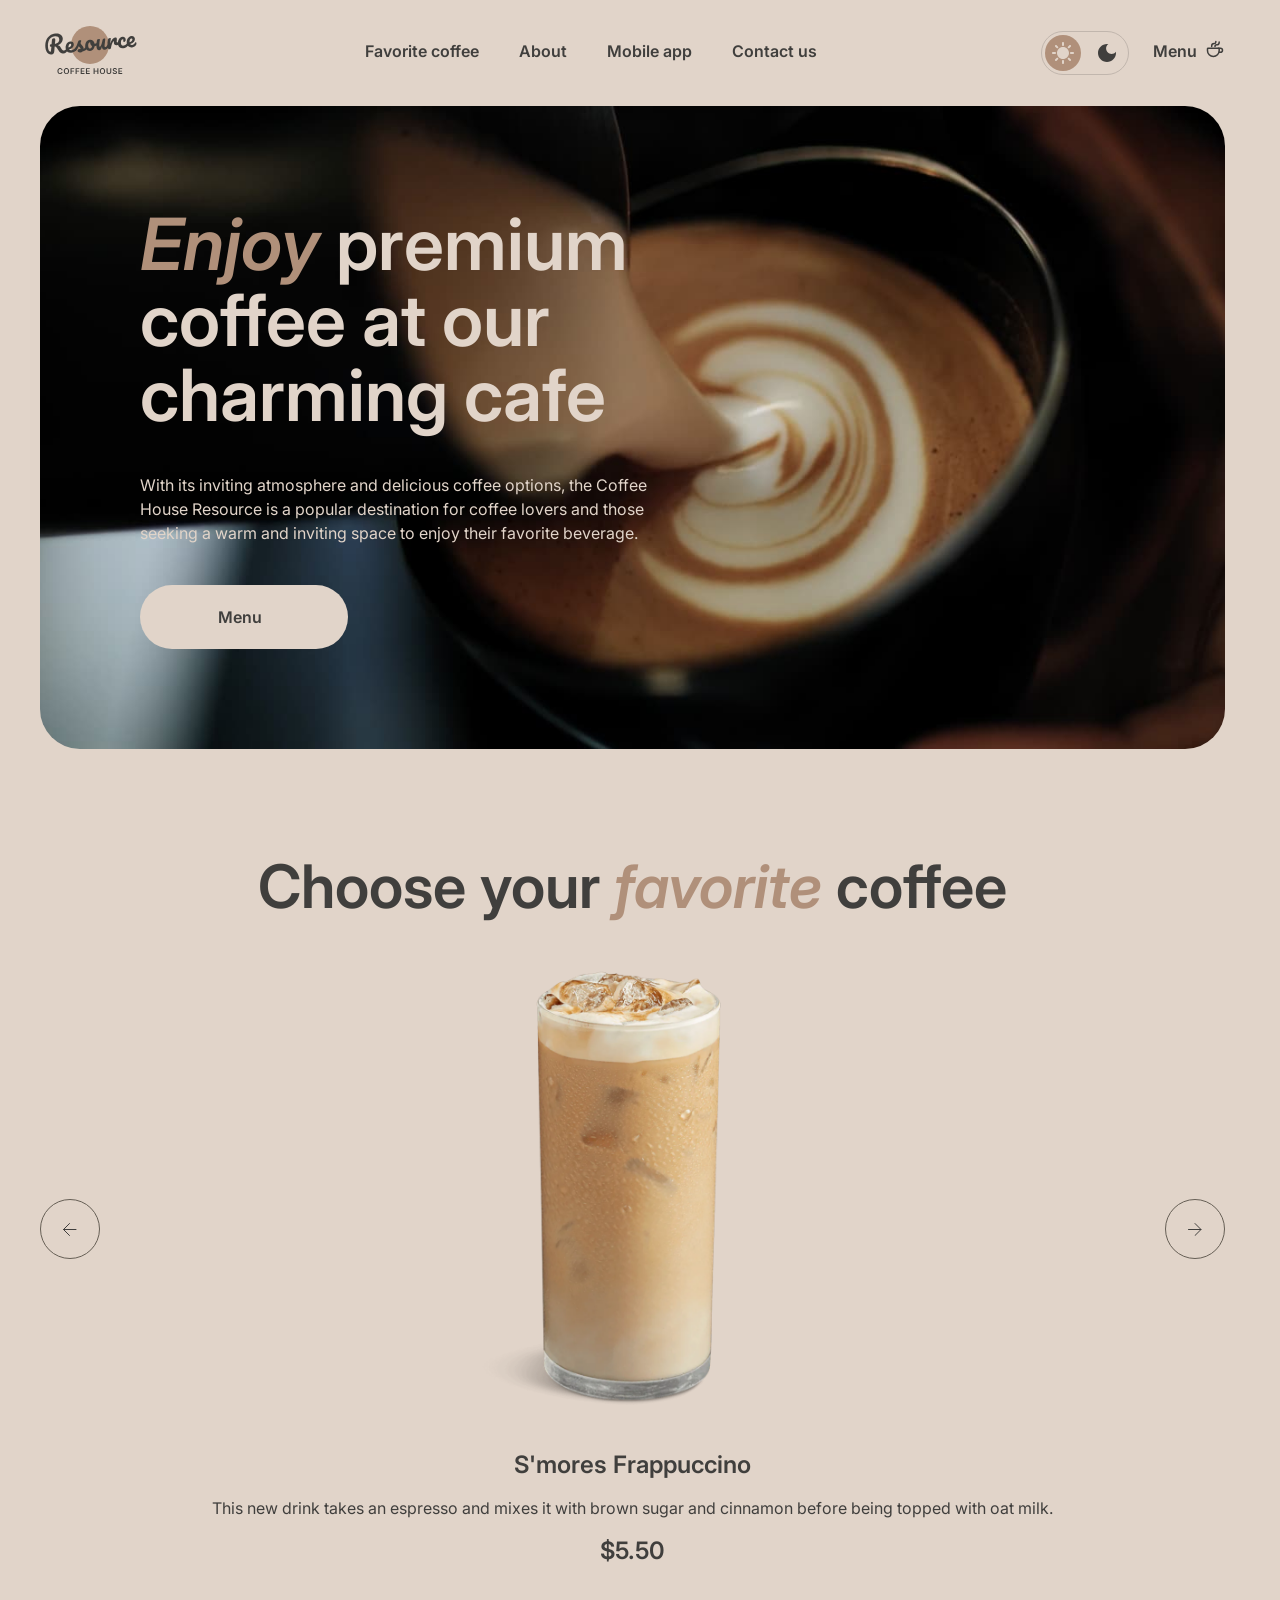
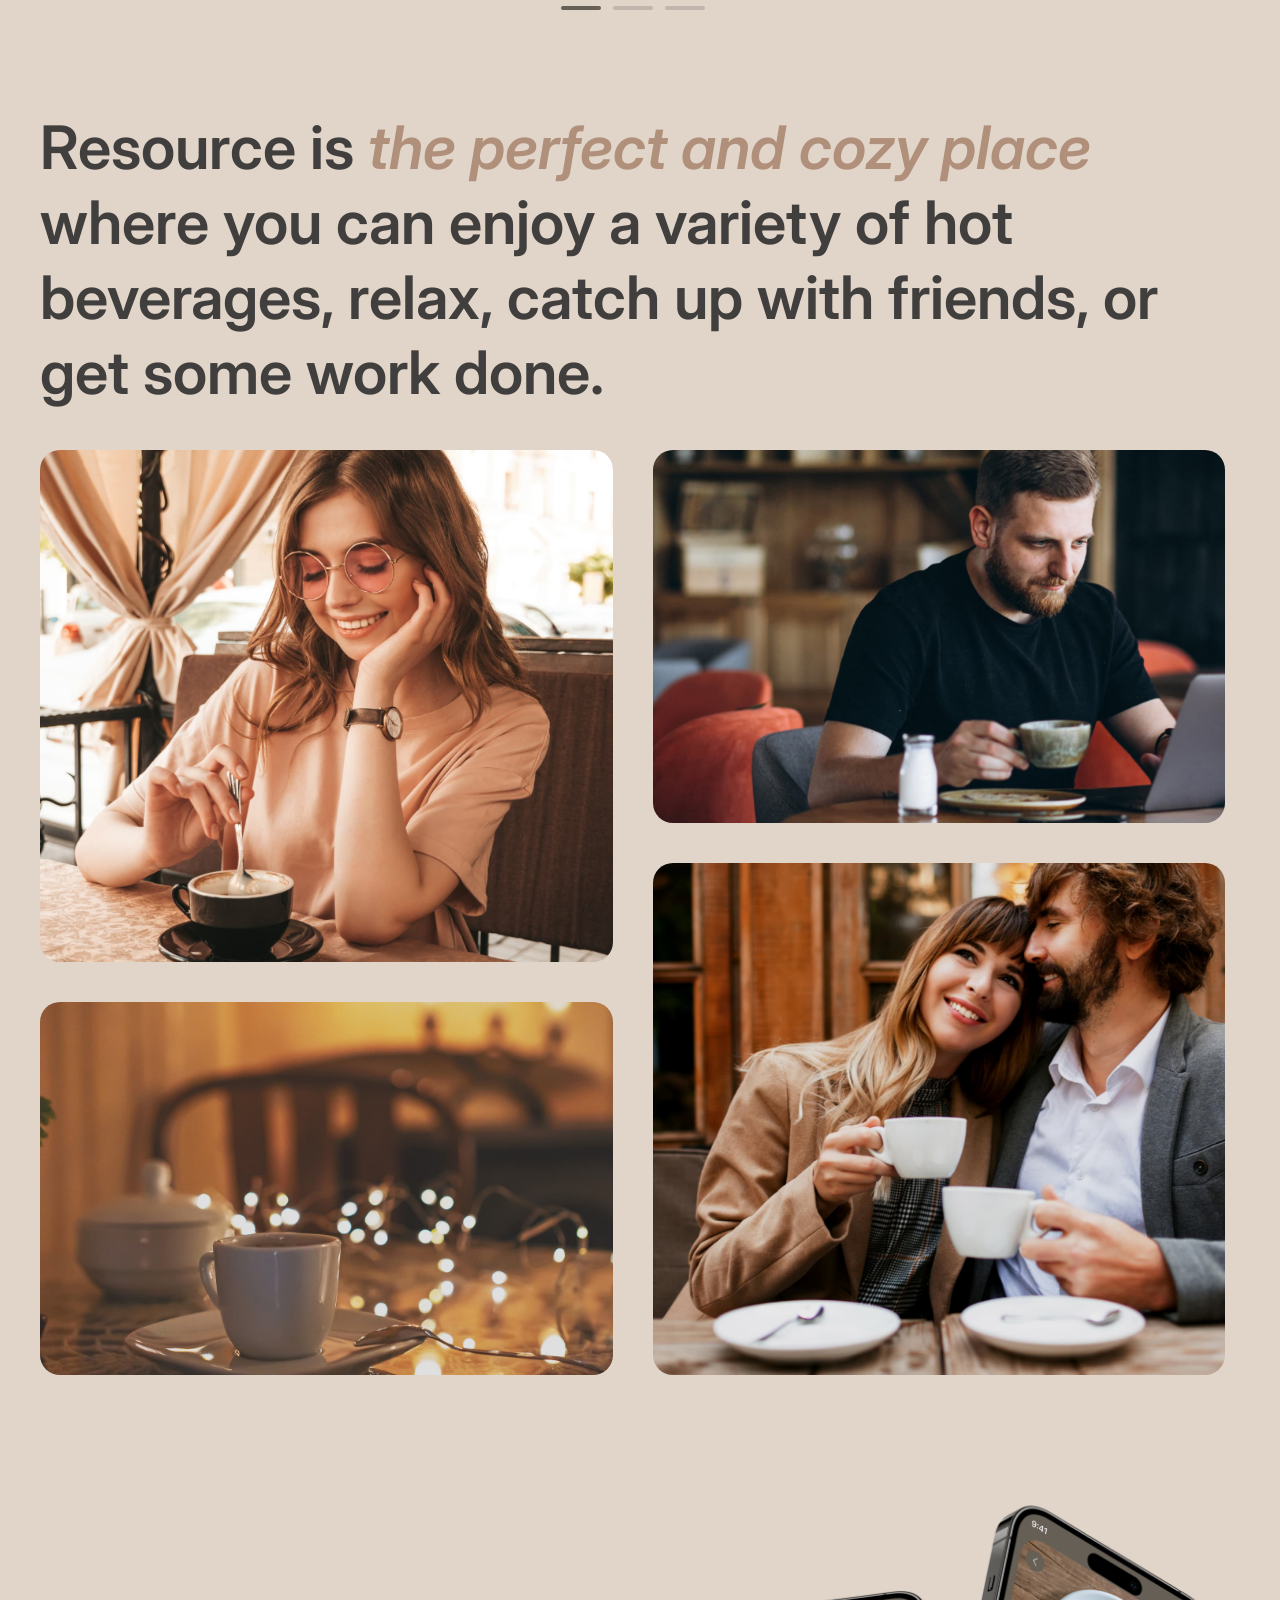
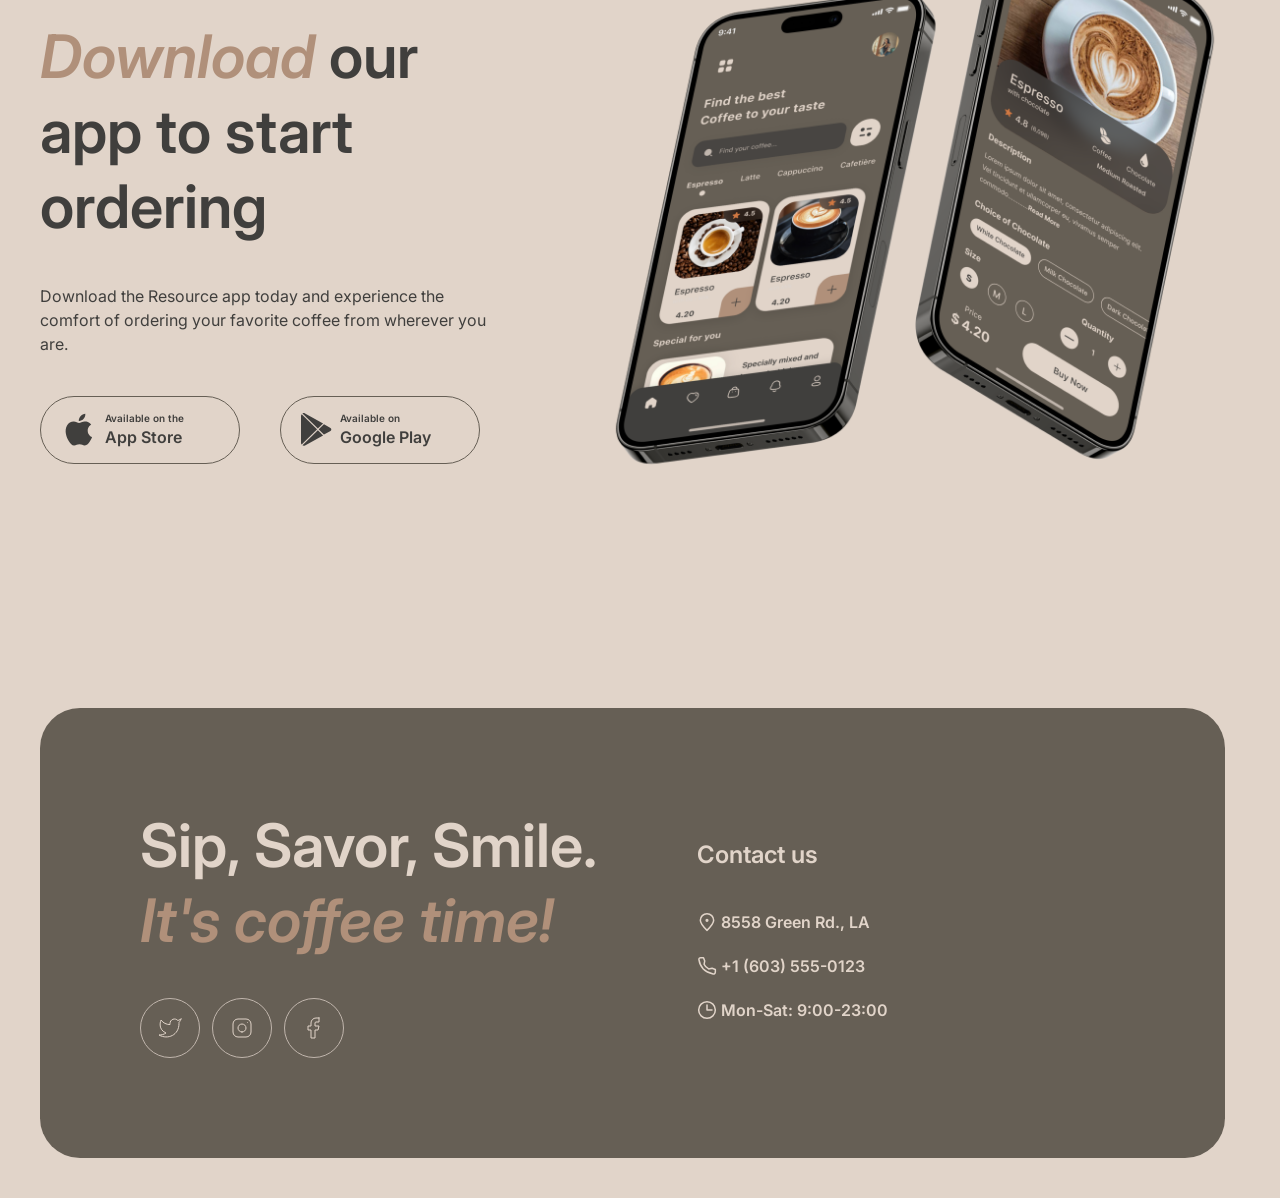
==== commit 183ee495: "feat: add burger menu logic" ====
--- a/index.html
+++ b/index.html
@@ -74,6 +74,25 @@
                 </div>
         </div>
     </header>
+    <div class="burger-menu flex">
+        <nav class="header-nav-burger">
+                    <ul class="nav-list-burger flex">
+                        <li class="link"><a href="#favorite">Favorite coffee</a></li>
+                        <li class="link"><a href="#about">About</a></li>
+                        <li class="link"><a href="#mobile-app">Mobile app</a></li>
+                        <li class="link"><a href="#contacts">Contact us</a></li>
+                    </ul>
+                </nav>
+        <a href="catalog.html" class="burger-menu-link menu-link link flex">
+                    <span class="menu-link-text">Menu</span>
+                    <svg width="20" height="20" viewBox="0 0 20 20" fill="none" xmlns="http://www.w3.org/2000/svg">
+                        <path d="M14.167 9.76667V11.6667C14.167 14.8883 11.5553 17.5 8.33366 17.5C5.112 17.5 2.50033 14.8883 2.50033 11.6667V9.76667C2.50033 9.4353 2.76896 9.16667 3.10033 9.16667H13.567C13.8984 9.16667 14.167 9.4353 14.167 9.76667Z" stroke="currentColor" stroke-width="1.5" stroke-linecap="round" stroke-linejoin="round"/>
+                        <path d="M10.0003 7.50008C10.0003 6.66675 10.5956 5.83341 11.786 5.83341C13.101 5.83341 14.167 4.76743 14.167 3.45246V2.91675" stroke="currentColor" stroke-width="1.5" stroke-linecap="round" stroke-linejoin="round"/>
+                        <path d="M6.66634 7.5V7.08333C6.66634 5.70262 7.78563 4.58333 9.16634 4.58333C10.0868 4.58333 10.833 3.83714 10.833 2.91667V2.5" stroke="currentColor" stroke-width="1.5" stroke-linecap="round" stroke-linejoin="round"/>
+                        <path d="M13.333 9.16675H15.4163C16.5669 9.16675 17.4997 10.0995 17.4997 11.2501C17.4997 12.4007 16.5669 13.3334 15.4163 13.3334H14.1663" stroke="currentColor" stroke-width="1.5" stroke-linecap="round" stroke-linejoin="round"/>
+                    </svg>
+                </a>        
+    </div>
     <main>
         <section class="hero">
             <div class="container">
@@ -261,30 +280,7 @@
             </div>
         </div>
     </footer>
-    <script>
-        const sunIcon = document.querySelector('.theme-switch-icon-sun');
-        const moonIcon = document.querySelector('.theme-switch-icon-moon');
-
-        function setTheme(themeName) {
-            document.documentElement.setAttribute('data-theme', themeName);
-            localStorage.setItem('selected-theme', themeName);
-        }
-
-        moonIcon.addEventListener('click', (event) => {
-            event.stopPropagation();
-            setTheme('dark');
-        });
-
-        sunIcon.addEventListener('click', (event) => {
-            event.stopPropagation();
-            setTheme('light');
-        });
-        const savedTheme = localStorage.getItem('selected-theme');
-            if (savedTheme) {
-                setTheme(savedTheme);
-            } else {
-                setTheme('light');
-            }
-    </script>
+    <script src="js/theme.js"></script>
+    <script src="js/burger-menu.js"></script>
 </body>
 </html>
--- a/css/styles.css
+++ b/css/styles.css
@@ -30,6 +30,7 @@
 
 html {
   scroll-behavior: smooth;
+  scrollbar-gutter: stable;
 }
 
 body {
@@ -95,7 +96,7 @@
   line-height: var(--lh-caption);
 }
 
-.btn, .link, .app-link-text {
+.btn, .link, .app-link-text, .modal-btn {
   font-size: var(--fs-body);
   font-weight: 600;
   line-height: var(--lh-body);
@@ -157,6 +158,8 @@
 .header {
   padding-top: var(--spacing-sm);
   margin-bottom: var(--spacing-sm);
+  z-index: 1000;
+  position: relative;
 }
 
 .header-inner {
@@ -379,7 +382,8 @@
   gap: 40px;
 }
 
-.app-btn{
+.app-btn, 
+.catalog-more-btn{
   width: 200px;
   padding: 14px 20px;
   border: 1px solid var(--color-border-inverse);
@@ -390,7 +394,8 @@
   transition: 0.4s;
 }
 
-.app-btn:hover {
+.app-btn:hover,
+.catalog-more-btn:hover {
   color: var(--color-text-inverse);
   background: var(--color-bg-container);
 }
@@ -480,7 +485,7 @@
   transition: 0.4s;
 }
 
-.catalog-tab:hover {
+.catalog-tab-active, .catalog-tab:hover {
   background: var(--color-bg-container);
   color: var(--color-text-inverse);
 }
@@ -494,17 +499,26 @@
   justify-content: center;
 }
 
+.tab-inner img{
+  width: 16px;
+}
+
+.catalog{
+  margin-bottom: var(--spacing-xl);
+}
+
 .catalog-grid {
   display: grid;
   grid-template-columns: repeat(4, 1fr);
   gap: 40px;
-  margin-bottom: var(--spacing-xl);
 }
 
 .catalog-card{
   border: 1px solid var(--color-border-primary);
   border-radius: 40px;
   flex-direction: column;
+  cursor: pointer;
+  user-select: none;
 }
 
 .catalog-card-img{
@@ -520,6 +534,12 @@
 
 .catalog-card-price{
   margin-top: auto;   
+}
+
+.catalog-more-wrap{
+  margin-top: 50px;
+  text-align: center;
+  display: none;
 }
 
 .burger-btn{
@@ -538,6 +558,8 @@
   background: currentColor;
   border-radius: 10px;
   transition: 0.4s;
+  top: 50%;
+  left: 50%;
 }
 
 .burger-btn-line:nth-child(1) {
@@ -546,6 +568,184 @@
 
 .burger-btn-line:nth-child(2) {
   transform: translate(-50%, -50%) translateY(4px);
+}
+
+.burger-btn.active .burger-btn-line:nth-child(1) {
+  transform: translate(-50%, -50%) translateY(0) rotate(45deg);
+}
+
+.burger-btn.active .burger-btn-line:nth-child(2) {
+  transform: translate(-50%, -50%) translateY(0) rotate(-45deg);
+}
+
+.modal{
+  position: fixed;
+  z-index: 200;
+  inset: 0;
+  align-items: center;
+  justify-content: center;
+  opacity: 0;
+  visibility: hidden;
+  transition: 0.4s;
+}
+
+.modal-open {
+  opacity: 1;
+  visibility: visible;
+}
+
+.modal-overlay {
+  position: absolute;
+  inset: 0;
+  background: rgba(0, 0, 0, 0.65);
+  cursor: pointer;
+}
+
+.modal-window {
+  width: 85%;
+  padding: 16px;
+  border-radius: 40px;
+  background: var(--color-bg-page);
+  z-index: 1;
+  max-width: 800px;
+}
+
+.modal-content{
+  gap: 20px;
+}
+
+.modal-info{
+  width: 60%;
+}
+
+.modal-img img{
+  border-radius: 40px;
+}
+
+.modal-info {
+  flex-direction: column;
+  gap: 20px;
+}
+
+.modal-title {
+  margin-bottom: 12px;
+}
+
+.modal-option-inner {
+  gap: 8px;
+}
+
+.modal-option-label {
+  margin-bottom: 8px;
+  font-size: var(--fs-body);
+  font-weight: 600;
+  line-height: var(--lh-body);
+}
+
+.modal-option-item {
+  padding: 8px 16px 8px 8px;
+  border: 1px solid var(--color-border-primary);
+  border-radius: 100px;
+  gap: 8px;
+  align-items: center;
+  justify-content: center;
+  transition: 0.4s;
+  cursor: pointer;
+}
+
+.modal-option-descr{
+  transition: 0.4s;
+}
+
+.modal-option-item:hover {
+  background: var(--color-bg-container);
+}
+.modal-option-item:hover .modal-option-round {
+  background: var(--color-bg-page);
+}
+.modal-option-item:hover .modal-option-descr{
+  color: var(--color-text-inverse);
+}
+
+.modal-option-round {
+  background: var(--color-border-primary);
+  border-radius: 50%;
+  width: 30px;
+  height: 30px;
+  transition: 0.4s;
+  align-items: center;
+  justify-content: center;
+}
+
+.modal-total{
+  justify-content: space-between;
+}
+
+.modal-discount-info {
+  gap: 12px;
+  padding: 12px 0;
+  border-top: 1px solid var(--color-border-primary);
+}
+
+.modal-btn{
+  border: 1px solid var(--color-border-primary);
+  padding: 10px 0;
+  border-radius: 100px;
+  transition: 0.4s;
+}
+
+.modal-btn:hover{
+  background: var(--color-bg-container);
+  color: var(--color-text-inverse);
+}
+
+.modal-option-active{
+  background: var(--color-bg-container);
+  color: var(--color-text-inverse);
+}
+
+.modal-option-active .modal-option-round{
+  background: var(--color-bg-page);
+  color: var(--color-text-primary);
+}
+
+.burger-menu {
+  position: fixed;
+  z-index: 200;
+  inset: 0;
+  align-items: center;
+  justify-content: center;
+  opacity: 0;
+  visibility: hidden;
+  transition: 0.4s;
+  background: var(--color-bg-page);
+  flex-direction: column;
+  gap: var(--spacing-xl);
+  align-items: center;
+}  
+
+.burger-menu-open {
+  opacity: 1;
+  visibility: visible;
+}
+
+.nav-list-burger{
+  flex-direction: column;
+  gap: 60px;
+  align-items: center;
+}
+
+.nav-list-burger .link{
+  font-size: 32px;
+}
+
+.burger-menu-link{
+  font-size: 32px;
+}
+
+.burger-menu-link svg{
+  width: 40px;
+  height: 40px;
 }
 
 @media (max-width: 1024px){
@@ -577,7 +777,36 @@
   .header-menu-link{
     display: none;
   }
-}
+  .app-buttons{
+    gap: 20px;
+  }
+  .catalog-grid .catalog-card:nth-child(n+5) {
+    display: none;
+  }
+  
+  .catalog-grid.catalog-grid-expanded .catalog-card:nth-child(n+5) {
+    display: grid;
+  }
+
+  .catalog-more-wrap.has-hidden-items {
+    display: block;
+  }
+  .modal-option-inner{
+    flex-wrap: wrap;
+  }
+  .modal-info{
+    width: 100%;
+  }
+}
+
+@media (max-width: 1024px){
+  .about-col:last-child{
+    display: none;
+  }
+  .about-img-short{
+   aspect-ratio: 1 / 1;
+  }
+}  
 
 @media (max-width: 550px){
   .container{
@@ -599,4 +828,10 @@
   .catalog-card{
     margin: 0 20px;
   }
-}
+  .app-buttons{
+    flex-direction: column;
+  }
+  .catalog-tabs{
+    gap: 8px;
+  }
+}
